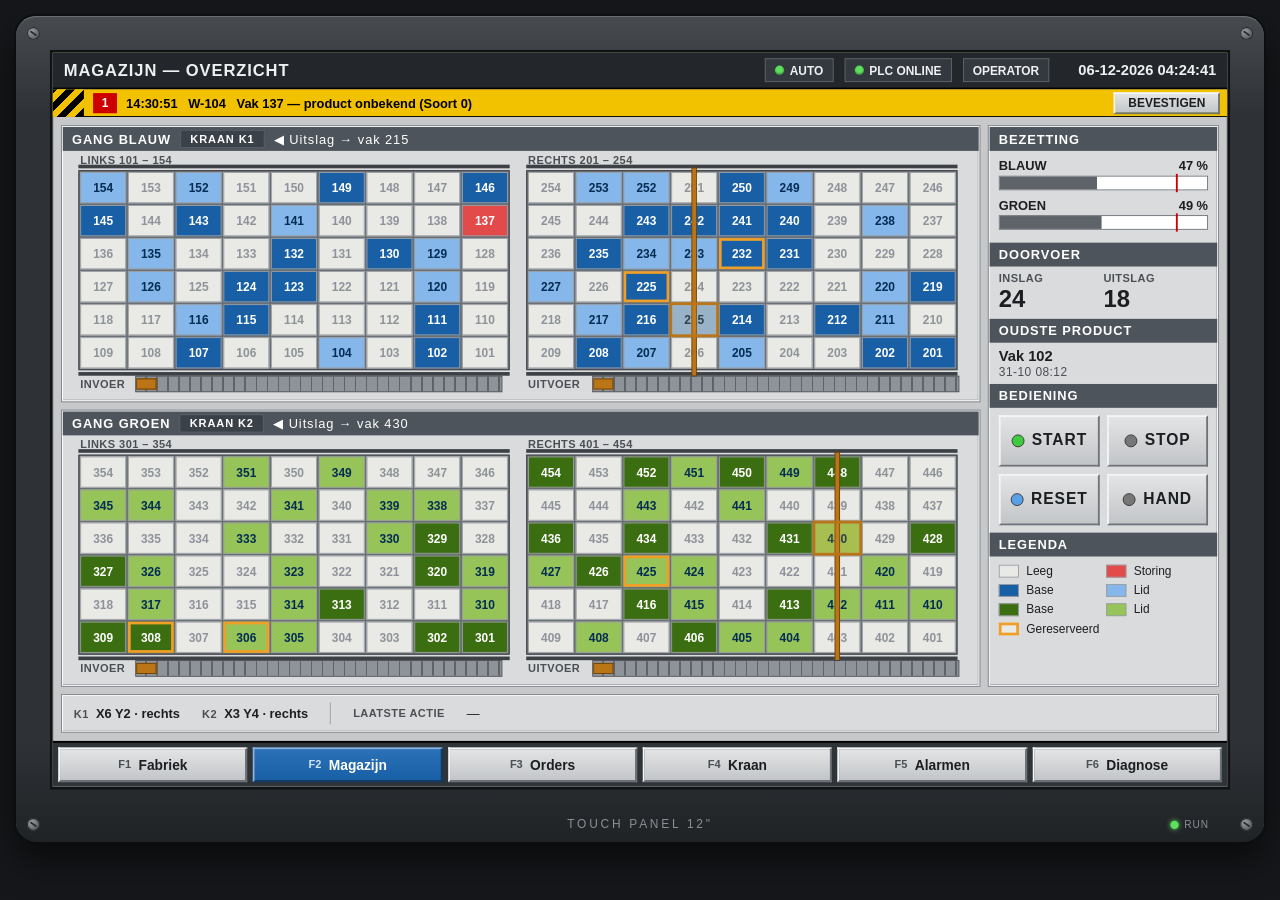
==== magazijn-hmi/industrieel.html @ 5ad6fa94 "Add industrial 1280x800 HMI design matching the TIA layout Panel housing, high-contrast neutral grey" ====
<!doctype html>
<html lang="nl">
<head>
<meta charset="utf-8">
<meta name="viewport" content="width=device-width,initial-scale=1">
<title>Magazijn HMI Industrieel</title>
<style>
:root{
  --behuizing:#2E3135;--behuizing-licht:#474B50;
  --scherm:#C6C8CA;--paneel:#DADBDC;--titel:#4E545B;--kop:#23272B;
  --lijn:#8E9399;--tekst:#1C1F22;--tekst2:#4A4F55;
  --staal:#6B7076;--leeg:#E9E9E6;
  --blauw1:#185FA5;--blauw2:#85B7EB;--groen1:#3B6D11;--groen2:#97C459;
  --storing:#E24B4A;--res:#EF9F27;--kraan:#BA7517;--geel:#F2C200;
  --font:Arial,"Helvetica Neue",Helvetica,sans-serif;
}
*{box-sizing:border-box}
html,body{margin:0}
body{background:#15171A;min-height:100vh;padding:16px;font-family:var(--font);overflow-x:hidden}
#fit{position:relative;margin:0 auto}
#paneel{position:absolute;top:0;left:0;transform-origin:0 0;width:1360px;height:900px;
  background:linear-gradient(180deg,var(--behuizing-licht),var(--behuizing) 12%,var(--behuizing) 88%,#202326);
  border-radius:22px;padding:40px;box-shadow:0 0 0 2px #0c0d0e,inset 0 1px 0 #6a6f75,0 18px 40px rgba(0,0,0,.6)}
.schroef{position:absolute;width:14px;height:14px;border-radius:50%;background:radial-gradient(circle at 35% 35%,#9aa0a6,#3c4045);box-shadow:inset 0 0 0 1px #222}
.schroef::after{content:"";position:absolute;left:3px;right:3px;top:6px;height:2px;background:#2a2d31;transform:rotate(35deg)}
.merk{position:absolute;bottom:12px;left:50%;transform:translateX(-50%);color:#8A9096;font-size:13px;letter-spacing:3px}
.led-run{position:absolute;bottom:13px;right:60px;display:flex;align-items:center;gap:6px;color:#8A9096;font-size:11px;letter-spacing:1px}
.led-run i{width:9px;height:9px;border-radius:50%;background:#5CE05C;box-shadow:0 0 6px #5CE05C}
#scherm{position:relative;width:1280px;height:800px;background:var(--scherm);overflow:hidden;
  box-shadow:0 0 0 3px #101214,inset 0 0 0 1px #9da2a7;color:var(--tekst);font-size:14px;user-select:none}
.abs{position:absolute}

/* kopregel */
#kop{left:0;top:0;width:1280px;height:40px;background:var(--kop);color:#EEF0F2;display:flex;align-items:center;gap:12px;padding:0 12px;border-bottom:2px solid #000}
#kop .titel{font-size:18px;font-weight:700;letter-spacing:1px}
.chip{height:26px;display:flex;align-items:center;gap:6px;padding:0 10px;border:1px solid #5d646b;background:#33393F;font-size:13px;font-weight:700}
.led{width:10px;height:10px;border-radius:50%;box-shadow:inset 0 -1px 2px rgba(0,0,0,.4)}
#klok{font-size:16px;font-weight:700;font-variant-numeric:tabular-nums;min-width:170px;text-align:right}

/* alarmregel */
#alarm{left:0;top:40px;width:1280px;height:30px;display:flex;align-items:center;gap:10px;padding:0 8px 0 0;border-bottom:1px solid #000;font-size:14px;font-weight:700}
#alarm.actief{background:var(--geel);color:#000}
#alarm.rust{background:#B9BCBF;color:#3A3F44}
#alarm .streep{width:34px;height:30px;background:repeating-linear-gradient(-45deg,#000 0 7px,var(--geel) 7px 14px)}
#alarm.rust .streep{background:repeating-linear-gradient(-45deg,#8E9399 0 7px,#B9BCBF 7px 14px)}
#alarm .teller{min-width:26px;height:22px;display:flex;align-items:center;justify-content:center;background:#C00;color:#fff;font-size:13px}
#alarm.knipper .teller{animation:knip 1s steps(1) infinite}
@keyframes knip{50%{background:#000}}

/* knoppen met relief */
.knop{display:flex;align-items:center;justify-content:center;font-weight:700;cursor:pointer;
  border:2px solid;border-color:#F4F5F6 #6E737A #6E737A #F4F5F6;background:linear-gradient(#E3E4E5,#C2C5C8);color:var(--tekst)}
.knop:active,.knop.in{border-color:#6E737A #F4F5F6 #F4F5F6 #6E737A;background:linear-gradient(#B4B8BC,#D0D3D6)}
.knop.groot{height:56px;font-size:17px;letter-spacing:1px;gap:8px}
.knop .lamp{width:14px;height:14px;border-radius:50%;border:1px solid #333;background:#777}

/* panelen */
.pnl{background:var(--paneel);border:1px solid #fff;outline:1px solid #7E848A;box-shadow:inset -1px -1px 0 #A9AEB3}
.pnl-titel{height:26px;background:var(--titel);color:#fff;display:flex;align-items:center;gap:10px;padding:0 10px;font-size:14px;font-weight:700;letter-spacing:1px}
.label{font-size:12px;color:var(--tekst2);font-weight:700;letter-spacing:.5px}

/* stelling */
.stelling{width:470px;height:218px;background:var(--staal);border:1px solid #3d4146}
.vak{position:absolute;width:50px;height:34px;display:flex;align-items:center;justify-content:center;font-size:13px;font-weight:700;border:1px solid #9a9ea3;transition:background-color .4s}
.mast{position:absolute;width:4px;height:226px;background:var(--kraan);box-shadow:0 0 0 1px #6b430c;transition:left 1.4s ease-in-out;pointer-events:none}
.slede{position:absolute;width:54px;height:38px;border:3px solid var(--kraan);background:rgba(239,159,39,.18);transition:left 1.4s ease-in-out,top 1.4s ease-in-out;pointer-events:none}
.rail{position:absolute;height:4px;background:#3d4146}

.band{position:absolute;height:18px;border:1px solid #3d4146;background:repeating-linear-gradient(90deg,#8E9399 0 10px,#5E6369 10px 12px);overflow:hidden}
.pallet{position:absolute;top:2px;width:22px;height:12px;background:var(--kraan);border:1px solid #6b430c;animation:loop 7s linear infinite}
.stil .pallet{animation-play-state:paused}
@keyframes loop{from{left:-24px}to{left:100%}}

/* zijbalk */
.balk{height:16px;background:#fff;border:1px solid #6E737A;position:relative}
.balk i{position:absolute;left:0;top:0;bottom:0;background:#5E6369}
.balk b{position:absolute;top:-3px;bottom:-3px;width:2px;background:#C00}
.getal{font-size:26px;font-weight:700;font-variant-numeric:tabular-nums}
.leg{display:flex;align-items:center;gap:8px;font-size:13px;height:21px}
.leg span{width:22px;height:14px;border:1px solid #9a9ea3}

/* f-toetsen */
#ftoetsen{left:0;top:750px;width:1280px;height:50px;background:#2F3439;display:flex;gap:6px;padding:5px 6px;border-top:2px solid #000}
#ftoetsen .knop{flex:1;font-size:15px;gap:8px}
#ftoetsen .knop small{font-size:12px;color:#4A4F55}
#ftoetsen .knop.actief{background:linear-gradient(#2A71B8,#185FA5);color:#fff;border-color:#85B7EB #0d3a66 #0d3a66 #85B7EB}
#ftoetsen .knop.actief small{color:#cfe2f6}
@media (prefers-reduced-motion:reduce){.pallet{animation:none}.mast,.slede{transition:none}#alarm.knipper .teller{animation:none}}
</style>
</head>
<body>
<div id="fit">
<div id="paneel">
  <div class="schroef" style="left:12px;top:12px"></div><div class="schroef" style="right:12px;top:12px"></div>
  <div class="schroef" style="left:12px;bottom:12px"></div><div class="schroef" style="right:12px;bottom:12px"></div>
  <div class="merk">TOUCH PANEL 12"</div>
  <div class="led-run"><i></i>RUN</div>

  <div id="scherm" role="img" aria-label="Industrieel HMI-scherm voor het magazijn, 1280 bij 800 pixels: kopregel, alarmregel, twee gangen met stellingen en stapelkranen, zijbalk met bezetting en bediening, functietoetsen.">
    <div id="kop" class="abs">
      <span class="titel">MAGAZIJN — OVERZICHT</span>
      <span style="flex:1"></span>
      <span class="chip" id="chipModus"><span class="led" id="ledModus"></span><span id="txtModus">AUTO</span></span>
      <span class="chip"><span class="led" style="background:#5CE05C"></span>PLC ONLINE</span>
      <span class="chip">OPERATOR</span>
      <span id="klok">31-10-2026 14:32:07</span>
    </div>

    <div id="alarm" class="abs actief knipper">
      <span class="streep"></span>
      <span class="teller" id="alarmTeller">1</span>
      <span id="alarmTekst">14:30:51 &nbsp; W-104 &nbsp; Vak 137 — product onbekend (Soort 0)</span>
      <span style="flex:1"></span>
      <span class="knop" id="btnBevestig" style="height:24px;padding:0 14px;font-size:13px">BEVESTIGEN</span>
    </div>

    <div id="gangen"></div>

    <!-- zijbalk -->
    <div class="abs pnl" style="left:1020px;top:80px;width:250px;height:610px">
      <div class="pnl-titel">BEZETTING</div>
      <div id="kpi" style="padding:8px 10px 6px"></div>
      <div class="pnl-titel">DOORVOER</div>
      <div style="padding:6px 10px;display:grid;grid-template-columns:1fr 1fr">
        <div><div class="label">INSLAG</div><div class="getal" id="inT">24</div></div>
        <div><div class="label">UITSLAG</div><div class="getal" id="uitT">18</div></div>
      </div>
      <div class="pnl-titel">OUDSTE PRODUCT</div>
      <div style="padding:6px 10px">
        <div style="font-size:16px;font-weight:700" id="oudVak">Vak 104</div>
        <div class="label" id="oudTijd" style="font-weight:400;font-size:13px">31-10 08:12</div>
      </div>
      <div class="pnl-titel">BEDIENING</div>
      <div style="padding:8px 10px;display:grid;grid-template-columns:1fr 1fr;gap:8px">
        <div class="knop groot" id="btnStart"><span class="lamp" id="lStart"></span>START</div>
        <div class="knop groot" id="btnStop"><span class="lamp" id="lStop"></span>STOP</div>
        <div class="knop groot" id="btnReset"><span class="lamp" id="lReset"></span>RESET</div>
        <div class="knop groot" id="btnHand"><span class="lamp" id="lHand"></span>HAND</div>
      </div>
      <div class="pnl-titel">LEGENDA</div>
      <div style="padding:5px 10px;display:grid;grid-template-columns:1fr 1fr;column-gap:6px">
        <div class="leg"><span style="background:var(--leeg)"></span>Leeg</div>
        <div class="leg"><span style="background:var(--storing)"></span>Storing</div>
        <div class="leg"><span style="background:var(--blauw1)"></span>Base</div>
        <div class="leg"><span style="background:var(--blauw2)"></span>Lid</div>
        <div class="leg"><span style="background:var(--groen1)"></span>Base</div>
        <div class="leg"><span style="background:var(--groen2)"></span>Lid</div>
        <div class="leg" style="grid-column:span 2"><span style="background:var(--leeg);border:3px solid var(--res)"></span>Gereserveerd</div>
      </div>
    </div>

    <!-- statusregel -->
    <div class="abs pnl" style="left:10px;top:700px;width:1260px;height:40px;display:flex;align-items:center;gap:24px;padding:0 12px;font-size:14px">
      <span><span class="label">K1</span>&nbsp; <b id="pos0">X– Y–</b></span>
      <span><span class="label">K2</span>&nbsp; <b id="pos1">X– Y–</b></span>
      <span style="width:1px;height:24px;background:#9a9ea3"></span>
      <span class="label">LAATSTE ACTIE</span><span id="laatste">—</span>
    </div>

    <div id="ftoetsen" class="abs">
      <div class="knop"><small>F1</small>Fabriek</div>
      <div class="knop actief"><small>F2</small>Magazijn</div>
      <div class="knop"><small>F3</small>Orders</div>
      <div class="knop"><small>F4</small>Kraan</div>
      <div class="knop"><small>F5</small>Alarmen</div>
      <div class="knop"><small>F6</small>Diagnose</div>
    </div>
  </div>
</div>
</div>

<script>
// Indeling en raster gelijk aan tia-v20/README.md
const STAP_X=52,STAP_Y=36;
const KLEUR={0:['#E9E9E6','#8E9399'],1:['#185FA5','#fff'],2:['#85B7EB','#042C53'],3:['#3B6D11','#fff'],4:['#97C459','#042C53'],9:['#E24B4A','#fff']};
const G=[
 {n:'GANG BLAUW',k:'K1',top:80,t:[1,2],r:[{n:'LINKS',b:100,x0:30,y0:130},{n:'RECHTS',b:200,x0:518,y0:130}]},
 {n:'GANG GROEN',k:'K2',top:390,t:[11,12],r:[{n:'LINKS',b:300,x0:30,y0:440},{n:'RECHTS',b:400,x0:518,y0:440}]}];
const weergave=v=>!v.b?0:({1:1,2:2,11:3,12:4}[v.t]||9);
let s=11;const rnd=()=>{s=(s*9301+49297)%233280;return s/233280};
const V={},cells={};let seq=0,auto=true,alarmBevestigd=false,inT=24,uitT=18;
const scherm=document.getElementById('scherm'),host=document.getElementById('gangen');
const el=(cls,css,txt)=>{const d=document.createElement('div');if(cls)d.className=cls;if(css)d.style.cssText=css;if(txt!=null)d.textContent=txt;return d};

G.forEach((g,gi)=>{
  const p=el('abs pnl','left:10px;top:'+g.top+'px;width:1000px;height:300px');
  p.innerHTML='<div class="pnl-titel"><span>'+g.n+'</span><span class="chip" style="height:20px;font-size:12px;background:#3B4148">KRAAN '+g.k+'</span><span id="st'+gi+'" style="font-weight:400">Gereed</span></div>';
  scherm.appendChild(p);
  g.masts=[];
  g.r.forEach((r,ri)=>{
    scherm.appendChild(el('abs label','left:'+r.x0+'px;top:'+(r.y0-20)+'px',r.n+'  '+(r.b+1)+' – '+(r.b+54)));
    scherm.appendChild(el('abs stelling','left:'+(r.x0-2)+'px;top:'+(r.y0-2)+'px'));
    for(let y=1;y<=6;y++)for(let x=1;x<=9;x++){
      const nr=r.b+(y-1)*9+x,d=el('vak','left:'+(r.x0+(9-x)*STAP_X)+'px;top:'+(r.y0+(6-y)*STAP_Y)+'px',nr);
      const v={b:rnd()<0.45,t:g.t[rnd()<0.5?0:1],res:false,seq:++seq};if(v.b&&rnd()<0.08)v.res=true;if(nr===137){v.b=true;v.t=0}
      V[nr]=v;cells[nr]=d;scherm.appendChild(d);paint(nr)}
    scherm.appendChild(el('rail','left:'+(r.x0-2)+'px;top:'+(r.y0-8)+'px;width:470px'));
    scherm.appendChild(el('rail','left:'+(r.x0-2)+'px;top:'+(r.y0+218)+'px;width:470px'));
    const mast=el('mast','left:'+(r.x0+8*STAP_X+23)+'px;top:'+(r.y0-4)+'px;display:'+(ri?'none':'block'));
    const slede=el('slede','left:'+(r.x0+8*STAP_X-2)+'px;top:'+(r.y0+5*STAP_Y-2)+'px;display:'+(ri?'none':'block'));
    scherm.appendChild(mast);scherm.appendChild(slede);g.masts.push({mast,slede,r});
  });
  const yb=g.top+272;
  scherm.appendChild(el('abs label','left:30px;top:'+(yb+2)+'px','INVOER'));
  const b1=el('band','left:90px;top:'+yb+'px;width:400px');b1.innerHTML='<div class="pallet" style="animation-delay:'+(-gi*2)+'s"></div><div class="pallet" style="animation-delay:'+(-3.5-gi*2)+'s"></div>';
  scherm.appendChild(el('abs label','left:518px;top:'+(yb+2)+'px','UITVOER'));
  const b2=el('band','left:588px;top:'+yb+'px;width:400px');b2.innerHTML='<div class="pallet" style="animation-delay:'+(-1-gi)+'s;animation-duration:8s"></div>';
  scherm.appendChild(b1);scherm.appendChild(b2);g.banden=[b1,b2];
});

function paint(nr){const v=V[nr],d=cells[nr],[bg,fg]=KLEUR[weergave(v)];
  d.style.backgroundColor=bg;d.style.color=fg;d.style.border=v.res?'3px solid #EF9F27':'1px solid #9a9ea3'}

const z=n=>String(n).padStart(2,'0');
function kpi(){
  let h='';
  G.forEach(g=>{let n=0;g.r.forEach(r=>{for(let i=1;i<=54;i++)if(V[r.b+i].b)n++});const pc=Math.round(n/108*100);
    h+='<div style="display:flex;justify-content:space-between;font-weight:700"><span>'+g.n.replace('GANG ','')+'</span><span>'+pc+' %</span></div>'+
       '<div class="balk" style="margin:3px 0 8px"><i style="width:'+pc+'%;background:'+(pc>85?'#C00':'#5E6369')+'"></i><b style="left:85%"></b></div>'});
  document.getElementById('kpi').innerHTML=h;
  let old=null;for(const nr in V){const v=V[nr];if(v.b&&v.t!==0&&(!old||v.seq<V[old].seq))old=nr}
  document.getElementById('oudVak').textContent=old?'Vak '+old:'—';
  document.getElementById('inT').textContent=inT;document.getElementById('uitT').textContent=uitT;
  const storing=Object.values(V).some(v=>v.b&&v.t===0);
  const a=document.getElementById('alarm');
  a.className='abs '+(storing?'actief'+(alarmBevestigd?'':' knipper'):'rust');
  document.getElementById('alarmTeller').textContent=storing?'1':'0';
  if(!storing)document.getElementById('alarmTekst').textContent='Geen actieve meldingen';
}
function modus(){
  document.getElementById('txtModus').textContent=auto?'AUTO':'HAND';
  document.getElementById('ledModus').style.background=auto?'#5CE05C':'#F2C200';
  document.getElementById('lStart').style.background=auto?'#3FCB3F':'#777';
  document.getElementById('lStop').style.background=auto?'#777':'#E03030';
  document.getElementById('lHand').style.background=auto?'#777':'#F2C200';
  document.getElementById('lReset').style.background=Object.values(V).some(v=>v.b&&v.t===0)?'#5AA0E8':'#777';
  G.forEach(g=>g.banden.forEach(b=>b.classList.toggle('stil',!auto)));
}
kpi();modus();

function move(gi){
  if(!auto)return;
  const g=G[gi],ri=rnd()<0.5?0:1,M=g.masts[ri],x=1+Math.floor(rnd()*9),y=1+Math.floor(rnd()*6),nr=M.r.b+(y-1)*9+x;
  g.masts.forEach((m,i)=>{m.mast.style.display=m.slede.style.display=i===ri?'block':'none'});
  M.mast.style.left=(M.r.x0+(9-x)*STAP_X+23)+'px';
  M.slede.style.left=(M.r.x0+(9-x)*STAP_X-2)+'px';M.slede.style.top=(M.r.y0+(6-y)*STAP_Y-2)+'px';
  const inslag=!V[nr].b;
  document.getElementById('st'+gi).innerHTML=(inslag?'▶ Inslag':'◀ Uitslag')+' → vak '+nr;
  document.getElementById('pos'+gi).textContent='X'+x+' Y'+y+' · '+(ri?'rechts':'links');
  setTimeout(()=>{
    const v=V[nr];
    if(v.t!==0||!v.b){v.b=inslag;v.res=false;if(inslag){v.t=g.t[rnd()<0.5?0:1];v.seq=++seq;inT++}else uitT++;paint(nr);kpi();
      const d=new Date();document.getElementById('laatste').textContent=z(d.getHours())+':'+z(d.getMinutes())+':'+z(d.getSeconds())+'  '+g.k+' '+(inslag?'inslag':'uitslag')+' vak '+nr}
    document.getElementById('st'+gi).textContent='Gereed'},1500);
}
setTimeout(()=>{move(0);move(1)},300);setInterval(()=>move(0),3000);setTimeout(()=>setInterval(()=>move(1),3000),1500);

document.getElementById('btnStart').onclick=()=>{auto=true;modus()};
document.getElementById('btnStop').onclick=()=>{auto=false;modus()};
document.getElementById('btnHand').onclick=()=>{auto=false;modus()};
document.getElementById('btnReset').onclick=()=>{for(const nr in V){if(V[nr].b&&V[nr].t===0){V[nr].b=false;paint(nr)}}kpi();modus()};
document.getElementById('btnBevestig').onclick=()=>{alarmBevestigd=true;kpi()};

setInterval(()=>{const d=new Date();document.getElementById('klok').textContent=z(d.getDate())+'-'+z(d.getMonth()+1)+'-'+d.getFullYear()+'  '+z(d.getHours())+':'+z(d.getMinutes())+':'+z(d.getSeconds())},1000);

// schaal het paneel naar de beschikbare breedte
function schaal(){const fit=document.getElementById('fit'),w=Math.min(document.body.clientWidth-32,1360),k=w/1360;
  document.getElementById('paneel').style.transform='scale('+k+')';fit.style.width=w+'px';fit.style.height=(900*k)+'px'}
addEventListener('resize',schaal);schaal();
</script>
</body>
</html>
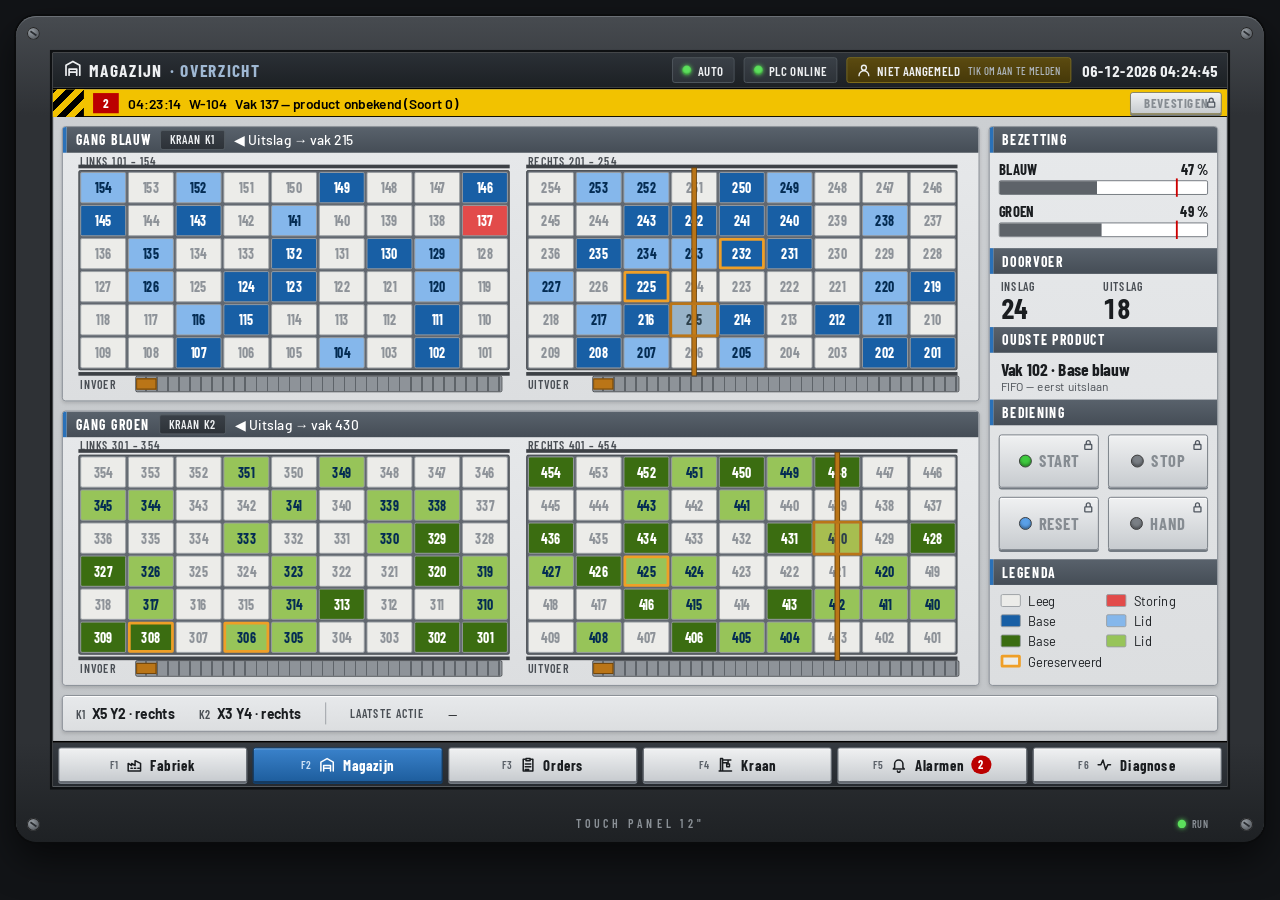
==== commit 1c204130: "Turn industrial HMI design into six screens with user roles Adds F1 Fabriek, F3 Orders, F4 Kraan, F5" ====
--- a/magazijn-hmi/industrieel.html
+++ b/magazijn-hmi/industrieel.html
@@ -4,88 +4,156 @@
 <meta charset="utf-8">
 <meta name="viewport" content="width=device-width,initial-scale=1">
 <title>Magazijn HMI Industrieel</title>
+<link rel="preconnect" href="https://fonts.googleapis.com">
+<link rel="preconnect" href="https://fonts.gstatic.com" crossorigin>
+<link href="https://fonts.googleapis.com/css2?family=Barlow:wght@400;500;600;700&family=Barlow+Condensed:wght@500;600;700&display=swap" rel="stylesheet">
 <style>
 :root{
   --behuizing:#2E3135;--behuizing-licht:#474B50;
-  --scherm:#C6C8CA;--paneel:#DADBDC;--titel:#4E545B;--kop:#23272B;
-  --lijn:#8E9399;--tekst:#1C1F22;--tekst2:#4A4F55;
-  --staal:#6B7076;--leeg:#E9E9E6;
-  --blauw1:#185FA5;--blauw2:#85B7EB;--groen1:#3B6D11;--groen2:#97C459;
-  --storing:#E24B4A;--res:#EF9F27;--kraan:#BA7517;--geel:#F2C200;
-  --font:Arial,"Helvetica Neue",Helvetica,sans-serif;
+  --scherm:#C6C9CC;--kop:#1E2226;--tekst:#1A1D20;--tekst2:#4A4F55;
+  --staal:#626870;--leeg:#ECECE9;--lijn:#8E949A;
+  --accent:#2A71B8;--ok:#3FC24A;--warn:#F2C200;--err:#D93636;--info:#2A71B8;
+  --kraan:#BA7517;--res:#EF9F27;
+  --font:"Barlow",Arial,Helvetica,sans-serif;
+  --cond:"Barlow Condensed","Arial Narrow",Arial,sans-serif;
 }
 *{box-sizing:border-box}
 html,body{margin:0}
-body{background:#15171A;min-height:100vh;padding:16px;font-family:var(--font);overflow-x:hidden}
+body{background:#121417;min-height:100vh;padding:16px;font-family:var(--font);overflow-x:hidden}
 #fit{position:relative;margin:0 auto}
-#paneel{position:absolute;top:0;left:0;transform-origin:0 0;width:1360px;height:900px;
-  background:linear-gradient(180deg,var(--behuizing-licht),var(--behuizing) 12%,var(--behuizing) 88%,#202326);
-  border-radius:22px;padding:40px;box-shadow:0 0 0 2px #0c0d0e,inset 0 1px 0 #6a6f75,0 18px 40px rgba(0,0,0,.6)}
+#paneel{position:absolute;top:0;left:0;transform-origin:0 0;width:1360px;height:900px;border-radius:22px;padding:40px;
+  background:linear-gradient(180deg,var(--behuizing-licht),var(--behuizing) 12%,var(--behuizing) 88%,#1E2124);
+  box-shadow:0 0 0 2px #0a0b0c,inset 0 1px 0 #6a6f75,0 18px 40px rgba(0,0,0,.6)}
 .schroef{position:absolute;width:14px;height:14px;border-radius:50%;background:radial-gradient(circle at 35% 35%,#9aa0a6,#3c4045);box-shadow:inset 0 0 0 1px #222}
 .schroef::after{content:"";position:absolute;left:3px;right:3px;top:6px;height:2px;background:#2a2d31;transform:rotate(35deg)}
-.merk{position:absolute;bottom:12px;left:50%;transform:translateX(-50%);color:#8A9096;font-size:13px;letter-spacing:3px}
-.led-run{position:absolute;bottom:13px;right:60px;display:flex;align-items:center;gap:6px;color:#8A9096;font-size:11px;letter-spacing:1px}
+.merk{position:absolute;bottom:12px;left:50%;transform:translateX(-50%);color:#8A9096;font:600 13px var(--cond);letter-spacing:4px}
+.led-run{position:absolute;bottom:13px;right:60px;display:flex;align-items:center;gap:6px;color:#8A9096;font:600 11px var(--cond);letter-spacing:1px}
 .led-run i{width:9px;height:9px;border-radius:50%;background:#5CE05C;box-shadow:0 0 6px #5CE05C}
-#scherm{position:relative;width:1280px;height:800px;background:var(--scherm);overflow:hidden;
-  box-shadow:0 0 0 3px #101214,inset 0 0 0 1px #9da2a7;color:var(--tekst);font-size:14px;user-select:none}
+
+#scherm{position:relative;width:1280px;height:800px;overflow:hidden;color:var(--tekst);font-size:14px;user-select:none;
+  background:linear-gradient(#CDD0D3,#C1C4C7);box-shadow:0 0 0 3px #0e1012,inset 0 0 0 1px #9da2a7}
 .abs{position:absolute}
+.scr{position:absolute;inset:0;display:none}
+.scr.on{display:block}
 
 /* kopregel */
-#kop{left:0;top:0;width:1280px;height:40px;background:var(--kop);color:#EEF0F2;display:flex;align-items:center;gap:12px;padding:0 12px;border-bottom:2px solid #000}
-#kop .titel{font-size:18px;font-weight:700;letter-spacing:1px}
-.chip{height:26px;display:flex;align-items:center;gap:6px;padding:0 10px;border:1px solid #5d646b;background:#33393F;font-size:13px;font-weight:700}
-.led{width:10px;height:10px;border-radius:50%;box-shadow:inset 0 -1px 2px rgba(0,0,0,.4)}
-#klok{font-size:16px;font-weight:700;font-variant-numeric:tabular-nums;min-width:170px;text-align:right}
+#kop{left:0;top:0;width:1280px;height:40px;z-index:10;display:flex;align-items:center;gap:10px;padding:0 10px 0 12px;color:#EEF0F2;
+  background:linear-gradient(#2B3036,#1C2024);border-bottom:2px solid #000}
+#kop .titel{font:700 19px var(--cond);letter-spacing:1.5px;display:flex;align-items:center;gap:8px}
+#kop .titel em{font-style:normal;color:#9FB8D3}
+.chip{height:28px;display:flex;align-items:center;gap:7px;padding:0 10px;border:1px solid #545B62;border-radius:3px;
+  background:linear-gradient(#3A4047,#2D3238);font:600 14px var(--cond);letter-spacing:.6px;color:#EEF0F2}
+.led{width:10px;height:10px;border-radius:50%;flex:none;box-shadow:inset 0 -1px 2px rgba(0,0,0,.45),0 0 5px currentColor}
+#chipUser{cursor:pointer;min-width:220px}
+#chipUser.gast{background:linear-gradient(#5b4a10,#463909);border-color:#8a7419}
+#chipUser small{font-weight:500;color:#AEB6BE}
+#klok{font:700 17px var(--cond);letter-spacing:.6px;font-variant-numeric:tabular-nums;min-width:150px;text-align:right}
 
 /* alarmregel */
-#alarm{left:0;top:40px;width:1280px;height:30px;display:flex;align-items:center;gap:10px;padding:0 8px 0 0;border-bottom:1px solid #000;font-size:14px;font-weight:700}
-#alarm.actief{background:var(--geel);color:#000}
-#alarm.rust{background:#B9BCBF;color:#3A3F44}
-#alarm .streep{width:34px;height:30px;background:repeating-linear-gradient(-45deg,#000 0 7px,var(--geel) 7px 14px)}
-#alarm.rust .streep{background:repeating-linear-gradient(-45deg,#8E9399 0 7px,#B9BCBF 7px 14px)}
-#alarm .teller{min-width:26px;height:22px;display:flex;align-items:center;justify-content:center;background:#C00;color:#fff;font-size:13px}
-#alarm.knipper .teller{animation:knip 1s steps(1) infinite}
+#alarm{left:0;top:40px;width:1280px;height:30px;z-index:10;display:flex;align-items:center;gap:10px;padding:0 6px 0 0;border-bottom:1px solid #000;font-weight:600;font-size:15px}
+#alarm.W{background:var(--warn);color:#000}
+#alarm.S{background:var(--err);color:#fff}
+#alarm.I{background:#CFE0F2;color:#0D3A66}
+#alarm.rust{background:#B6BABE;color:#3A3F44}
+#alarm .streep{width:34px;height:30px;background:repeating-linear-gradient(-45deg,#000 0 7px,var(--warn) 7px 14px)}
+#alarm.S .streep{background:repeating-linear-gradient(-45deg,#000 0 7px,var(--err) 7px 14px)}
+#alarm.I .streep,#alarm.rust .streep{background:repeating-linear-gradient(-45deg,#8E9399 0 7px,#B6BABE 7px 14px)}
+#alarmTeller{min-width:28px;height:22px;display:flex;align-items:center;justify-content:center;background:#B00;color:#fff;font:700 14px var(--cond)}
+#alarm.knipper #alarmTeller{animation:knip 1s steps(1) infinite}
 @keyframes knip{50%{background:#000}}
 
-/* knoppen met relief */
-.knop{display:flex;align-items:center;justify-content:center;font-weight:700;cursor:pointer;
-  border:2px solid;border-color:#F4F5F6 #6E737A #6E737A #F4F5F6;background:linear-gradient(#E3E4E5,#C2C5C8);color:var(--tekst)}
-.knop:active,.knop.in{border-color:#6E737A #F4F5F6 #F4F5F6 #6E737A;background:linear-gradient(#B4B8BC,#D0D3D6)}
-.knop.groot{height:56px;font-size:17px;letter-spacing:1px;gap:8px}
-.knop .lamp{width:14px;height:14px;border-radius:50%;border:1px solid #333;background:#777}
-
 /* panelen */
-.pnl{background:var(--paneel);border:1px solid #fff;outline:1px solid #7E848A;box-shadow:inset -1px -1px 0 #A9AEB3}
-.pnl-titel{height:26px;background:var(--titel);color:#fff;display:flex;align-items:center;gap:10px;padding:0 10px;font-size:14px;font-weight:700;letter-spacing:1px}
-.label{font-size:12px;color:var(--tekst2);font-weight:700;letter-spacing:.5px}
-
-/* stelling */
-.stelling{width:470px;height:218px;background:var(--staal);border:1px solid #3d4146}
-.vak{position:absolute;width:50px;height:34px;display:flex;align-items:center;justify-content:center;font-size:13px;font-weight:700;border:1px solid #9a9ea3;transition:background-color .4s}
-.mast{position:absolute;width:4px;height:226px;background:var(--kraan);box-shadow:0 0 0 1px #6b430c;transition:left 1.4s ease-in-out;pointer-events:none}
-.slede{position:absolute;width:54px;height:38px;border:3px solid var(--kraan);background:rgba(239,159,39,.18);transition:left 1.4s ease-in-out,top 1.4s ease-in-out;pointer-events:none}
+.pnl{background:linear-gradient(#E7E9EB,#DCDEE0);border:1px solid #868C93;border-radius:4px;overflow:hidden;
+  box-shadow:inset 0 1px 0 #fff,0 2px 4px rgba(0,0,0,.14)}
+.pnl-titel{height:28px;display:flex;align-items:center;gap:10px;padding:0 10px;color:#fff;border-left:4px solid var(--accent);
+  background:linear-gradient(#59626C,#454D56);font:700 15px var(--cond);letter-spacing:1.3px}
+.pnl-titel .r{margin-left:auto;display:flex;gap:6px;align-items:center}
+.label{font:600 13px var(--cond);color:var(--tekst2);letter-spacing:.8px}
+.waarde{font-weight:600;font-variant-numeric:tabular-nums}
+.getal{font:700 30px var(--cond);font-variant-numeric:tabular-nums;line-height:1}
+.rij{display:flex;justify-content:space-between;align-items:center;height:30px;border-bottom:1px solid #C3C7CB;padding:0 12px}
+.rij:last-child{border-bottom:0}
+
+/* knoppen */
+.knop{position:relative;display:flex;align-items:center;justify-content:center;gap:8px;cursor:pointer;font:700 15px var(--cond);letter-spacing:.8px;color:var(--tekst);
+  border:1px solid #737A82;border-radius:3px;background:linear-gradient(#F0F1F2,#C7CBCF);box-shadow:inset 0 1px 0 #fff,0 2px 0 #737A82}
+.knop:active{transform:translateY(2px);box-shadow:inset 0 1px 0 #fff,0 0 0 #737A82}
+.knop.groot{height:58px;font-size:18px}
+.knop .lamp{width:14px;height:14px;border-radius:50%;border:1px solid #333;background:#7A7F85;box-shadow:inset 0 -2px 3px rgba(0,0,0,.35)}
+.knop.blauw{background:linear-gradient(#3A82CB,#1E5E9E);color:#fff;border-color:#123F6C;box-shadow:inset 0 1px 0 #8DBBE8,0 2px 0 #123F6C}
+.knop.locked{color:#868C92}
+.knop.locked::after{content:"";position:absolute;right:4px;top:4px;width:13px;height:13px;background:url("data:image/svg+xml,%3Csvg xmlns='http://www.w3.org/2000/svg' viewBox='0 0 24 24' fill='none' stroke='%23505760' stroke-width='2.6'%3E%3Crect x='5' y='11' width='14' height='10' rx='1'/%3E%3Cpath d='M8 11V7a4 4 0 0 1 8 0v4'/%3E%3C/svg%3E") no-repeat center/contain}
+.knop.blauw.locked{color:#B9CDE3}
+
+/* tabs */
+.tabs{position:absolute;left:10px;top:80px;height:36px;display:flex;gap:6px}
+.tab{height:36px;padding:0 20px;display:flex;align-items:center;gap:8px;cursor:pointer;font:700 15px var(--cond);letter-spacing:1px;
+  border:1px solid #737A82;border-radius:3px;background:linear-gradient(#ECEEF0,#CDD1D5);box-shadow:inset 0 1px 0 #fff}
+.tab.on{background:linear-gradient(#3A82CB,#1E5E9E);color:#fff;border-color:#123F6C;box-shadow:inset 0 1px 0 #8DBBE8}
+.badge{min-width:22px;height:20px;padding:0 6px;border-radius:10px;background:#B00;color:#fff;font:700 13px var(--cond);display:inline-flex;align-items:center;justify-content:center}
+
+/* tabellen */
+.tbl{width:100%;border-collapse:collapse;font-size:15px}
+.tbl th{height:32px;text-align:left;padding:0 10px;background:linear-gradient(#D5D8DB,#C3C7CB);border-bottom:1px solid #8E949A;font:700 13px var(--cond);letter-spacing:.9px;color:#3A3F44}
+.tbl td{height:42px;padding:0 10px;border-bottom:1px solid #C3C7CB;font-variant-numeric:tabular-nums}
+.tbl tr.sel td{background:#CBDDF0}
+.tbl tbody tr{cursor:pointer}
+.st{display:inline-flex;align-items:center;gap:6px;height:24px;padding:0 9px;border-radius:2px;font:700 13px var(--cond);letter-spacing:.7px}
+.voortgang{height:10px;background:#fff;border:1px solid #8E949A;border-radius:2px;overflow:hidden}
+.voortgang i{display:block;height:100%;background:var(--accent)}
+
+/* magazijn */
+.stelling{position:absolute;width:470px;height:218px;background:var(--staal);border:1px solid #3d4146;border-radius:2px}
+.vak{position:absolute;width:50px;height:34px;display:flex;align-items:center;justify-content:center;font:700 15px var(--cond);border:1px solid #9a9ea3;border-radius:2px;transition:background-color .4s}
+.mast{position:absolute;width:4px;height:226px;background:var(--kraan);box-shadow:0 0 0 1px #6b430c;pointer-events:none}
+.slede{position:absolute;width:54px;height:38px;border:3px solid var(--kraan);border-radius:2px;background:rgba(239,159,39,.18);pointer-events:none}
 .rail{position:absolute;height:4px;background:#3d4146}
-
-.band{position:absolute;height:18px;border:1px solid #3d4146;background:repeating-linear-gradient(90deg,#8E9399 0 10px,#5E6369 10px 12px);overflow:hidden}
+.band{position:absolute;height:18px;border:1px solid #3d4146;border-radius:2px;background:repeating-linear-gradient(90deg,#8E9399 0 10px,#5E6369 10px 12px);overflow:hidden}
 .pallet{position:absolute;top:2px;width:22px;height:12px;background:var(--kraan);border:1px solid #6b430c;animation:loop 7s linear infinite}
 .stil .pallet{animation-play-state:paused}
 @keyframes loop{from{left:-24px}to{left:100%}}
-
-/* zijbalk */
-.balk{height:16px;background:#fff;border:1px solid #6E737A;position:relative}
+.balk{height:16px;background:#fff;border:1px solid #6E737A;position:relative;border-radius:2px}
 .balk i{position:absolute;left:0;top:0;bottom:0;background:#5E6369}
 .balk b{position:absolute;top:-3px;bottom:-3px;width:2px;background:#C00}
-.getal{font-size:26px;font-weight:700;font-variant-numeric:tabular-nums}
-.leg{display:flex;align-items:center;gap:8px;font-size:13px;height:21px}
-.leg span{width:22px;height:14px;border:1px solid #9a9ea3}
+.leg{display:flex;align-items:center;gap:8px;font-size:14px;height:22px}
+.leg span{width:22px;height:14px;border:1px solid #9a9ea3;border-radius:2px}
+
+/* fabriek */
+.mach{position:absolute;width:130px;height:62px;background:linear-gradient(#F7F8F8,#E6E8EA);border:1px solid #737A82;border-radius:3px;box-shadow:0 2px 0 #9AA0A6;overflow:hidden}
+.mach .h{height:24px;display:flex;align-items:center;gap:6px;padding:0 8px;background:linear-gradient(#59626C,#454D56);color:#fff;font:700 13px var(--cond);letter-spacing:.6px;white-space:nowrap}
+.mach .v{padding:6px 8px;font-size:15px;font-weight:600}
+.mach.W{border-color:#B08C00;box-shadow:0 0 0 2px var(--warn)}
+.mach.S{border-color:#900;box-shadow:0 0 0 2px var(--err)}
+.flow-bg{fill:none;stroke:#7C838A;stroke-width:8;stroke-linejoin:round}
+.flow{fill:none;stroke:var(--kraan);stroke-width:3;stroke-dasharray:4 12;stroke-linejoin:round;animation:dash .8s linear infinite}
+.stil .flow{animation-play-state:paused;opacity:.35}
+@keyframes dash{to{stroke-dashoffset:-16}}
+.tegel{position:absolute;height:86px;padding:10px 14px}
 
 /* f-toetsen */
-#ftoetsen{left:0;top:750px;width:1280px;height:50px;background:#2F3439;display:flex;gap:6px;padding:5px 6px;border-top:2px solid #000}
-#ftoetsen .knop{flex:1;font-size:15px;gap:8px}
-#ftoetsen .knop small{font-size:12px;color:#4A4F55}
-#ftoetsen .knop.actief{background:linear-gradient(#2A71B8,#185FA5);color:#fff;border-color:#85B7EB #0d3a66 #0d3a66 #85B7EB}
-#ftoetsen .knop.actief small{color:#cfe2f6}
-@media (prefers-reduced-motion:reduce){.pallet{animation:none}.mast,.slede{transition:none}#alarm.knipper .teller{animation:none}}
+#ftoetsen{left:0;top:750px;width:1280px;height:50px;z-index:10;display:flex;gap:6px;padding:5px 6px;background:linear-gradient(#353A40,#262A2F);border-top:2px solid #000}
+#ftoetsen .knop{flex:1;font-size:16px}
+#ftoetsen .knop small{font:600 12px var(--cond);color:#5A6068}
+#ftoetsen .knop.blauw small{color:#cfe2f6}
+
+/* aanmelden */
+#scrim{position:absolute;inset:0;z-index:50;background:rgba(12,14,17,.62);display:none}
+#scrim.on{display:block}
+.modal{position:absolute;left:330px;top:150px;width:620px;height:470px}
+.gebr{height:52px;display:flex;align-items:center;gap:12px;padding:0 14px;margin-bottom:8px;cursor:pointer;border:1px solid #9AA0A6;border-radius:3px;background:#F3F4F5}
+.gebr.on{border-color:var(--accent);background:#D7E6F5;box-shadow:inset 4px 0 0 var(--accent)}
+.gebr b{font:700 17px var(--cond);letter-spacing:.5px}
+.gebr small{display:block;color:var(--tekst2);font-size:13px}
+.pin{display:grid;grid-template-columns:repeat(3,1fr);gap:8px}
+.pin .knop{height:54px;font-size:24px}
+.dots{display:flex;gap:14px;justify-content:center;height:40px;align-items:center}
+.dots i{width:16px;height:16px;border-radius:50%;border:2px solid #4A4F55}
+.dots i.vol{background:#1A1D20}
+
+#toast{position:absolute;left:640px;top:680px;transform:translateX(-50%);z-index:60;display:none;align-items:center;gap:10px;padding:10px 18px;
+  background:#22272C;color:#fff;border-left:5px solid var(--err);border-radius:3px;font-weight:600;box-shadow:0 6px 16px rgba(0,0,0,.4)}
+#toast.ok{border-left-color:var(--ok)}
+@media (prefers-reduced-motion:reduce){.pallet,.flow{animation:none}#alarm.knipper #alarmTeller{animation:none}}
 </style>
 </head>
 <body>
@@ -96,176 +164,516 @@
   <div class="merk">TOUCH PANEL 12"</div>
   <div class="led-run"><i></i>RUN</div>
 
-  <div id="scherm" role="img" aria-label="Industrieel HMI-scherm voor het magazijn, 1280 bij 800 pixels: kopregel, alarmregel, twee gangen met stellingen en stapelkranen, zijbalk met bezetting en bediening, functietoetsen.">
+  <div id="scherm" role="application" aria-label="Industriële HMI voor het magazijn, 1280 bij 800 pixels, met zes schermen achter de functietoetsen en gebruikersbeheer.">
+    <div id="scr1" class="scr"></div>
+    <div id="scr2" class="scr"></div>
+    <div id="scr3" class="scr"></div>
+    <div id="scr4" class="scr"></div>
+    <div id="scr5" class="scr"></div>
+    <div id="scr6" class="scr"></div>
+
     <div id="kop" class="abs">
-      <span class="titel">MAGAZIJN — OVERZICHT</span>
+      <span class="titel"><span id="kopIcoon"></span>MAGAZIJN <em id="kopScherm">· OVERZICHT</em></span>
       <span style="flex:1"></span>
-      <span class="chip" id="chipModus"><span class="led" id="ledModus"></span><span id="txtModus">AUTO</span></span>
-      <span class="chip"><span class="led" style="background:#5CE05C"></span>PLC ONLINE</span>
-      <span class="chip">OPERATOR</span>
-      <span id="klok">31-10-2026 14:32:07</span>
+      <span class="chip"><span class="led" id="ledModus"></span><span id="txtModus">AUTO</span></span>
+      <span class="chip"><span class="led" style="background:#5CE05C;color:#5CE05C"></span>PLC ONLINE</span>
+      <span class="chip" id="chipUser"></span>
+      <span id="klok">--</span>
     </div>
 
-    <div id="alarm" class="abs actief knipper">
+    <div id="alarm" class="abs rust">
       <span class="streep"></span>
-      <span class="teller" id="alarmTeller">1</span>
-      <span id="alarmTekst">14:30:51 &nbsp; W-104 &nbsp; Vak 137 — product onbekend (Soort 0)</span>
+      <span id="alarmTeller">0</span>
+      <span id="alarmTekst">Geen actieve meldingen</span>
       <span style="flex:1"></span>
-      <span class="knop" id="btnBevestig" style="height:24px;padding:0 14px;font-size:13px">BEVESTIGEN</span>
+      <span class="knop" id="btnBevestig" style="height:24px;padding:0 14px;font-size:14px">BEVESTIGEN</span>
     </div>
 
-    <div id="gangen"></div>
-
-    <!-- zijbalk -->
-    <div class="abs pnl" style="left:1020px;top:80px;width:250px;height:610px">
-      <div class="pnl-titel">BEZETTING</div>
-      <div id="kpi" style="padding:8px 10px 6px"></div>
-      <div class="pnl-titel">DOORVOER</div>
-      <div style="padding:6px 10px;display:grid;grid-template-columns:1fr 1fr">
-        <div><div class="label">INSLAG</div><div class="getal" id="inT">24</div></div>
-        <div><div class="label">UITSLAG</div><div class="getal" id="uitT">18</div></div>
+    <div id="ftoetsen" class="abs"></div>
+    <div id="toast"></div>
+
+    <div id="scrim">
+      <div class="modal pnl">
+        <div class="pnl-titel"><span id="loginIcoon"></span>AANMELDEN<span class="r" style="font-weight:500;letter-spacing:.4px">Automatisch afmelden na 5 min</span></div>
+        <div style="display:grid;grid-template-columns:1fr 250px;gap:18px;padding:16px">
+          <div>
+            <div class="label" style="margin-bottom:8px">GEBRUIKER</div>
+            <div id="loginLijst"></div>
+          </div>
+          <div>
+            <div class="label">PINCODE</div>
+            <div class="dots" id="dots"><i></i><i></i><i></i><i></i></div>
+            <div class="pin" id="pin"></div>
+            <div id="loginFout" style="height:22px;margin-top:8px;color:var(--err);font-weight:600;text-align:center"></div>
+          </div>
+        </div>
+        <div style="position:absolute;left:16px;right:16px;bottom:14px;display:flex;gap:10px;align-items:center">
+          <span style="font-size:13px;color:var(--tekst2)">Demo-PIN: Operator 1111 / 1212 · Technicus 2222 · Beheerder 3333</span>
+          <span style="flex:1"></span>
+          <span class="knop" id="btnAfmelden" style="height:40px;padding:0 18px">AFMELDEN</span>
+          <span class="knop" id="btnSluit" style="height:40px;padding:0 18px">SLUITEN</span>
+        </div>
       </div>
-      <div class="pnl-titel">OUDSTE PRODUCT</div>
-      <div style="padding:6px 10px">
-        <div style="font-size:16px;font-weight:700" id="oudVak">Vak 104</div>
-        <div class="label" id="oudTijd" style="font-weight:400;font-size:13px">31-10 08:12</div>
-      </div>
-      <div class="pnl-titel">BEDIENING</div>
-      <div style="padding:8px 10px;display:grid;grid-template-columns:1fr 1fr;gap:8px">
-        <div class="knop groot" id="btnStart"><span class="lamp" id="lStart"></span>START</div>
-        <div class="knop groot" id="btnStop"><span class="lamp" id="lStop"></span>STOP</div>
-        <div class="knop groot" id="btnReset"><span class="lamp" id="lReset"></span>RESET</div>
-        <div class="knop groot" id="btnHand"><span class="lamp" id="lHand"></span>HAND</div>
-      </div>
-      <div class="pnl-titel">LEGENDA</div>
-      <div style="padding:5px 10px;display:grid;grid-template-columns:1fr 1fr;column-gap:6px">
-        <div class="leg"><span style="background:var(--leeg)"></span>Leeg</div>
-        <div class="leg"><span style="background:var(--storing)"></span>Storing</div>
-        <div class="leg"><span style="background:var(--blauw1)"></span>Base</div>
-        <div class="leg"><span style="background:var(--blauw2)"></span>Lid</div>
-        <div class="leg"><span style="background:var(--groen1)"></span>Base</div>
-        <div class="leg"><span style="background:var(--groen2)"></span>Lid</div>
-        <div class="leg" style="grid-column:span 2"><span style="background:var(--leeg);border:3px solid var(--res)"></span>Gereserveerd</div>
-      </div>
-    </div>
-
-    <!-- statusregel -->
-    <div class="abs pnl" style="left:10px;top:700px;width:1260px;height:40px;display:flex;align-items:center;gap:24px;padding:0 12px;font-size:14px">
-      <span><span class="label">K1</span>&nbsp; <b id="pos0">X– Y–</b></span>
-      <span><span class="label">K2</span>&nbsp; <b id="pos1">X– Y–</b></span>
-      <span style="width:1px;height:24px;background:#9a9ea3"></span>
-      <span class="label">LAATSTE ACTIE</span><span id="laatste">—</span>
-    </div>
-
-    <div id="ftoetsen" class="abs">
-      <div class="knop"><small>F1</small>Fabriek</div>
-      <div class="knop actief"><small>F2</small>Magazijn</div>
-      <div class="knop"><small>F3</small>Orders</div>
-      <div class="knop"><small>F4</small>Kraan</div>
-      <div class="knop"><small>F5</small>Alarmen</div>
-      <div class="knop"><small>F6</small>Diagnose</div>
     </div>
   </div>
 </div>
 </div>
 
 <script>
-// Indeling en raster gelijk aan tia-v20/README.md
-const STAP_X=52,STAP_Y=36;
-const KLEUR={0:['#E9E9E6','#8E9399'],1:['#185FA5','#fff'],2:['#85B7EB','#042C53'],3:['#3B6D11','#fff'],4:['#97C459','#042C53'],9:['#E24B4A','#fff']};
+/* ===================== hulpfuncties ===================== */
+const $=id=>document.getElementById(id);
+const z=n=>String(n).padStart(2,'0');
+const tijd=d=>d?z(d.getHours())+':'+z(d.getMinutes())+':'+z(d.getSeconds()):'';
+const datum=d=>z(d.getDate())+'-'+z(d.getMonth()+1);
+const nl=n=>n.toLocaleString('nl-NL');
+const ICON={
+  fabriek:'M3 21V10l5 3V10l5 3V6l8 4v11zM7 17h2M12 17h2M17 17h2',
+  magazijn:'M3 21V8l9-5 9 5v13M7 21v-8h10v8M7 17h10',
+  orders:'M9 3h6v3H9zM7 4H5v17h14V4h-2M8 11h8M8 15h8M8 19h5',
+  kraan:'M5 21V3h3v18M8 5h12M8 9h6M16 5v6M14 11h4v4h-4zM3 21h18',
+  alarm:'M6 16v-5a6 6 0 0 1 12 0v5l2 2H4zM10 21a2 2 0 0 0 4 0',
+  diagnose:'M3 12h4l3-7 4 14 3-7h4',
+  user:'M12 12a4 4 0 1 0 0-8 4 4 0 0 0 0 8zM4 21a8 8 0 0 1 16 0',
+  lock:'M6 11h12v10H6zM8 11V7a4 4 0 0 1 8 0v4',
+  play:'M7 4l13 8-13 8z', stop:'M6 6h12v12H6z',
+  reset:'M4 12a8 8 0 1 0 2.5-5.8M4 4v5h5',
+  hand:'M8 13V5.5a1.5 1.5 0 0 1 3 0V11M11 11V4.5a1.5 1.5 0 0 1 3 0V11M14 11V5.5a1.5 1.5 0 0 1 3 0V14c0 4-2.5 7-6 7-3 0-4.5-1.5-6-4l-1.8-3.6a1.5 1.5 0 0 1 2.6-1.4L8 13',
+  check:'M4 12l5 5L20 6', plus:'M12 5v14M5 12h14', pauze:'M8 5v14M16 5v14', x:'M6 6l12 12M18 6L6 18',
+  pijlL:'M15 5l-7 7 7 7', pijlR:'M9 5l7 7-7 7', pijlO:'M5 9l7-7 7 7M12 2v20', pijlB:'M5 15l7 7 7-7M12 2v20'
+};
+const VUL={play:1,stop:1};
+const ic=(n,s=18)=>`<svg width="${s}" height="${s}" viewBox="0 0 24 24" fill="${VUL[n]?'currentColor':'none'}" stroke="currentColor" stroke-width="2.2" stroke-linecap="round" stroke-linejoin="round" aria-hidden="true"><path d="${ICON[n]}"/></svg>`;
+function el(tag,cls,css,html,par){const d=document.createElement(tag);if(cls)d.className=cls;if(css)d.style.cssText=css;if(html!=null)d.innerHTML=html;if(par)par.appendChild(d);return d}
+function pnl(par,x,y,w,h,titel){return el('div','abs pnl',`left:${x}px;top:${y}px;width:${w}px;height:${h}px`,`<div class="pnl-titel">${titel}</div>`,par)}
+let s=11;const rnd=()=>{s=(s*9301+49297)%233280;return s/233280};
+const nader=(a,b,st)=>Math.abs(b-a)<=st?b:a+Math.sign(b-a)*st;
+function toast(t,ok){const e=$('toast');e.className=ok?'ok':'';e.innerHTML=ic(ok?'check':'lock',18)+t;e.style.display='flex';clearTimeout(toast.t);toast.t=setTimeout(()=>e.style.display='none',2600)}
+
+/* ===================== gebruikers en rechten ===================== */
+const ROLLEN=['Gast','Operator','Technicus','Beheerder'];
+const NIV={Gast:0,Operator:1,Technicus:2,Beheerder:3};
+const RECHTEN=[
+  ['bekijken','Schermen bekijken',0],
+  ['bedienen','Installatie starten / stoppen',1],
+  ['alarm','Meldingen bevestigen',1],
+  ['orders','Orders aanmaken, starten, pauzeren',1],
+  ['hand','Handbedrijf, kraan verfahren',2],
+  ['reset','Storingen resetten',2],
+  ['annuleren','Order annuleren',2],
+  ['service','Onderhoudsteller resetten',2],
+  ['gebruikers','Gebruikers beheren',3]];
+const NODIG=Object.fromEntries(RECHTEN.map(r=>[r[0],r[2]]));
+const users=[
+  {naam:'Operator 1',rol:'Operator',pin:'1111',actief:true,laatst:'31-10 06:02'},
+  {naam:'Operator 2',rol:'Operator',pin:'1212',actief:true,laatst:'30-10 22:01'},
+  {naam:'Technicus',rol:'Technicus',pin:'2222',actief:true,laatst:'31-10 09:15'},
+  {naam:'Beheerder',rol:'Beheerder',pin:'3333',actief:true,laatst:'28-10 13:40'}];
+let user=null,idle=0;const LOGOFF=300;
+const niveau=()=>user?NIV[user.rol]:0;
+const heeft=r=>niveau()>=NODIG[r];
+const logboek=[];
+function log(t){logboek.unshift({tijd:new Date(),wie:user?user.naam:'Systeem',t})}
+function actie(e,recht,fn){e.dataset.recht=recht;e.addEventListener('click',()=>{
+  if(!heeft(recht)){toast('Geen rechten — '+ROLLEN[NODIG[recht]]+' vereist');openLogin();return}idle=0;fn()})}
+function rechtenVernieuwen(){
+  document.querySelectorAll('[data-recht]').forEach(e=>e.classList.toggle('locked',!heeft(e.dataset.recht)));
+  const c=$('chipUser');c.classList.toggle('gast',!user);
+  c.innerHTML=ic('user',16)+(user?`${user.naam} <small>${user.rol.toUpperCase()}</small><span style="margin-left:auto;font-weight:500;color:#AEB6BE" id="logoff"></span>`:'NIET AANGEMELD <small>TIK OM AAN TE MELDEN</small>');
+}
+
+/* ===================== procesdata (simulatie) ===================== */
+const PROD={1:['Base blauw','#185FA5'],2:['Lid blauw','#85B7EB'],11:['Base groen','#3B6D11'],12:['Lid groen','#97C459']};
+const KLEUR={0:['#ECECE9','#8E9399'],1:['#185FA5','#fff'],2:['#85B7EB','#042C53'],3:['#3B6D11','#fff'],4:['#97C459','#042C53'],9:['#E24B4A','#fff']};
+const weergave=v=>!v.b?0:({1:1,2:2,11:3,12:4}[v.t]||9);
 const G=[
  {n:'GANG BLAUW',k:'K1',top:80,t:[1,2],r:[{n:'LINKS',b:100,x0:30,y0:130},{n:'RECHTS',b:200,x0:518,y0:130}]},
  {n:'GANG GROEN',k:'K2',top:390,t:[11,12],r:[{n:'LINKS',b:300,x0:30,y0:440},{n:'RECHTS',b:400,x0:518,y0:440}]}];
-const weergave=v=>!v.b?0:({1:1,2:2,11:3,12:4}[v.t]||9);
-let s=11;const rnd=()=>{s=(s*9301+49297)%233280;return s/233280};
-const V={},cells={};let seq=0,auto=true,alarmBevestigd=false,inT=24,uitT=18;
-const scherm=document.getElementById('scherm'),host=document.getElementById('gangen');
-const el=(cls,css,txt)=>{const d=document.createElement('div');if(cls)d.className=cls;if(css)d.style.cssText=css;if(txt!=null)d.textContent=txt;return d};
-
-G.forEach((g,gi)=>{
-  const p=el('abs pnl','left:10px;top:'+g.top+'px;width:1000px;height:300px');
-  p.innerHTML='<div class="pnl-titel"><span>'+g.n+'</span><span class="chip" style="height:20px;font-size:12px;background:#3B4148">KRAAN '+g.k+'</span><span id="st'+gi+'" style="font-weight:400">Gereed</span></div>';
-  scherm.appendChild(p);
-  g.masts=[];
-  g.r.forEach((r,ri)=>{
-    scherm.appendChild(el('abs label','left:'+r.x0+'px;top:'+(r.y0-20)+'px',r.n+'  '+(r.b+1)+' – '+(r.b+54)));
-    scherm.appendChild(el('abs stelling','left:'+(r.x0-2)+'px;top:'+(r.y0-2)+'px'));
-    for(let y=1;y<=6;y++)for(let x=1;x<=9;x++){
-      const nr=r.b+(y-1)*9+x,d=el('vak','left:'+(r.x0+(9-x)*STAP_X)+'px;top:'+(r.y0+(6-y)*STAP_Y)+'px',nr);
-      const v={b:rnd()<0.45,t:g.t[rnd()<0.5?0:1],res:false,seq:++seq};if(v.b&&rnd()<0.08)v.res=true;if(nr===137){v.b=true;v.t=0}
-      V[nr]=v;cells[nr]=d;scherm.appendChild(d);paint(nr)}
-    scherm.appendChild(el('rail','left:'+(r.x0-2)+'px;top:'+(r.y0-8)+'px;width:470px'));
-    scherm.appendChild(el('rail','left:'+(r.x0-2)+'px;top:'+(r.y0+218)+'px;width:470px'));
-    const mast=el('mast','left:'+(r.x0+8*STAP_X+23)+'px;top:'+(r.y0-4)+'px;display:'+(ri?'none':'block'));
-    const slede=el('slede','left:'+(r.x0+8*STAP_X-2)+'px;top:'+(r.y0+5*STAP_Y-2)+'px;display:'+(ri?'none':'block'));
-    scherm.appendChild(mast);scherm.appendChild(slede);g.masts.push({mast,slede,r});
+const V={};let seq=0;
+G.forEach(g=>g.r.forEach(r=>{for(let i=1;i<=54;i++){const nr=r.b+i,v={b:rnd()<0.45,t:g.t[rnd()<0.5?0:1],res:false,seq:++seq};if(v.b&&rnd()<0.08)v.res=true;V[nr]=v}}));
+V[137]={b:true,t:0,res:false,seq:0};
+let modus='AUTO',inT=24,uitT=18,laatste='—';
+const auto=()=>modus==='AUTO';
+const prodUur=[38,41,44,36,40,43,39,24];
+const K=[
+ {gi:0,naam:'K1',ri:0,cx:1,cy:1,tx:1,ty:1,fase:'gereed',job:null,next:0,cycli:48213,svc:4213,km:1287.4,vx:0,vy:0},
+ {gi:1,naam:'K2',ri:0,cx:1,cy:1,tx:1,ty:1,fase:'gereed',job:null,next:1500,cycli:39877,svc:2877,km:1102.9,vx:0,vy:0}];
+
+let orders=[
+ {nr:'ORD-4711',klant:'Klant Noord',p:1,aantal:12,gepickt:7,dock:1,prio:'Hoog',status:'Bezig',door:'Operator 1',tijd:'07:42'},
+ {nr:'ORD-4712',klant:'Klant Zuid',p:12,aantal:8,gepickt:2,dock:2,prio:'Normaal',status:'Bezig',door:'Operator 1',tijd:'08:10'},
+ {nr:'ORD-4713',klant:'Klant West',p:2,aantal:10,gepickt:0,dock:1,prio:'Normaal',status:'Wachtend',door:'Operator 2',tijd:'09:31'},
+ {nr:'ORD-4714',klant:'Klant Oost',p:11,aantal:6,gepickt:0,dock:2,prio:'Laag',status:'Wachtend',door:'Operator 1',tijd:'10:05'},
+ {nr:'ORD-4710',klant:'Klant Noord',p:11,aantal:9,gepickt:9,dock:2,prio:'Normaal',status:'Gereed',door:'Operator 2',tijd:'06:20'},
+ {nr:'ORD-4709',klant:'Klant Midden',p:1,aantal:15,gepickt:15,dock:1,prio:'Hoog',status:'Gereed',door:'Operator 2',tijd:'05:48'}];
+let orderNr=4715,orderSel='ORD-4711';
+function orderPick(t){const o=orders.find(o=>o.status==='Bezig'&&o.p===t);if(!o)return;o.gepickt++;
+  if(o.gepickt>=o.aantal){o.status='Gereed';const w=orders.find(o=>o.status==='Wachtend');if(w)w.status='Bezig'}}
+
+/* meldingen */
+const KLASSE={S:['STORING','#D93636','#fff'],W:['WAARSCHUWING','#F2C200','#000'],I:['INFO','#2A71B8','#fff']};
+const alarms=[];let alarmKey=0;
+const vandaag=(h,m,sec)=>{const d=new Date();d.setHours(h,m,sec,0);return d};
+function alarmKomt(id,k,tekst,komt=new Date()){alarms.unshift({key:++alarmKey,id,k,tekst,komt,gaat:null,bev:null,door:''})}
+function alarmGaat(id){const a=alarms.find(a=>a.id===id&&!a.gaat);if(a)a.gaat=new Date()}
+const alarmLoopt=id=>alarms.some(a=>a.id===id&&!a.gaat);
+const isActief=a=>!(a.gaat&&a.bev);
+function bevestig(a){if(a&&!a.bev){a.bev=new Date();a.door=user?user.naam:'';log('Melding '+a.id+' bevestigd')}}
+[['S-301','S','Noodstop gang groen bediend',[6,41,10],[6,44,2],[6,43,30],'Technicus'],
+ ['W-221','W','Kraan K2 — vorksensor vervuild',[8,5,12],[8,6,40],[8,5,50],'Operator 1'],
+ ['S-118','S','Kraan K1 — rijas positiefout',[9,12,3],[9,20,44],[9,13,1],'Technicus']]
+ .forEach(([id,k,t,a,b,c,w])=>alarms.push({key:++alarmKey,id,k,tekst:t,komt:vandaag(...a),gaat:vandaag(...b),bev:vandaag(...c),door:w}));
+alarmKomt('I-212','I','Wikkelaar — folierol bijna leeg (8 %)',new Date(Date.now()-300000));
+alarmKomt('W-104','W','Vak 137 — product onbekend (Soort 0)',new Date(Date.now()-90000));
+let w221Volgende=Date.now()+30000,w221Gaat=0;
+logboek.push({tijd:vandaag(6,2,0),wie:'Operator 1',t:'Aangemeld'},{tijd:vandaag(5,58,12),wie:'Operator 2',t:'Afgemeld'});
+logboek.sort((a,b)=>b.tijd-a.tijd);
+
+/* ===================== kraanlogica ===================== */
+function nieuweJob(k){const g=G[k.gi];
+  for(let p=0;p<20;p++){const ri=rnd()<.5?0:1,x=1+Math.floor(rnd()*9),y=1+Math.floor(rnd()*6),nr=g.r[ri].b+(y-1)*9+x,v=V[nr];
+    if(v.b&&v.t===0)continue;k.ri=ri;k.tx=x;k.ty=y;k.job={nr,inslag:!v.b};k.fase='rijden';return}}
+function voerUit(k){const {nr,inslag}=k.job,v=V[nr],g=G[k.gi];if(v.b&&v.t===0)return;
+  if(inslag&&!v.b){v.b=true;v.t=g.t[rnd()<.5?0:1];v.seq=++seq;inT++;prodUur[7]++}
+  else if(!inslag&&v.b){const t=v.t;v.b=false;uitT++;orderPick(t)}
+  v.res=false;paintVak(nr);laatste=tijd(new Date())+'  '+k.naam+' '+(inslag?'inslag':'uitslag')+' vak '+nr}
+function kraanTick(k,now){const ox=k.cx,oy=k.cy;
+  if(k.fase==='rijden'){k.cx=nader(k.cx,k.tx,.2);k.cy=nader(k.cy,k.ty,.12);
+    if(k.cx===k.tx&&k.cy===k.ty){if(k.job){k.fase='vork';k.t0=now}else k.fase='gereed'}}
+  else if(k.fase==='vork'&&now-k.t0>700){voerUit(k);k.fase='gereed';k.job=null;k.next=now+1200;k.cycli++;k.svc++}
+  else if(k.fase==='gereed'&&auto()&&now>=k.next)nieuweJob(k);
+  k.vx=Math.abs(k.cx-ox)*1.35*20;k.vy=Math.abs(k.cy-oy)*1.1*20;k.km+=Math.abs(k.cx-ox)*1.35/1000}
+const opdrachtTekst=k=>k.job?(k.job.inslag?'▶ Inslag':'◀ Uitslag')+' → vak '+k.job.nr:(k.fase==='rijden'?'Handverplaatsing':'Gereed');
+
+/* ===================== F2 MAGAZIJN ===================== */
+const cells={};
+function paintVak(nr){const d=cells[nr];if(!d)return;const v=V[nr],[bg,fg]=KLEUR[weergave(v)];
+  d.style.backgroundColor=bg;d.style.color=fg;d.style.border=v.res?'3px solid #EF9F27':'1px solid #9a9ea3'}
+function bouwMagazijn(){const S=$('scr2');
+  G.forEach((g,gi)=>{
+    const p=pnl(S,10,g.top,1000,300,`<span>${g.n}</span><span class="chip" style="height:22px;font-size:13px">KRAAN ${g.k}</span><span id="st${gi}" style="font:500 15px var(--font);letter-spacing:0">Gereed</span>`);
+    g.masts=[];
+    g.r.forEach(r=>{
+      el('div','abs label',`left:${r.x0}px;top:${r.y0-20}px`,`${r.n}  ${r.b+1} – ${r.b+54}`,S);
+      el('div','stelling',`left:${r.x0-2}px;top:${r.y0-2}px`,'',S);
+      for(let y=1;y<=6;y++)for(let x=1;x<=9;x++){const nr=r.b+(y-1)*9+x;
+        cells[nr]=el('div','vak',`left:${r.x0+(9-x)*52}px;top:${r.y0+(6-y)*36}px`,nr,S);paintVak(nr)}
+      el('div','rail',`left:${r.x0-2}px;top:${r.y0-8}px;width:470px`,'',S);
+      el('div','rail',`left:${r.x0-2}px;top:${r.y0+218}px;width:470px`,'',S);
+      g.masts.push({mast:el('div','mast',`top:${r.y0-4}px`,'',S),slede:el('div','slede','',null,S),r});
+    });
+    const yb=g.top+272;
+    el('div','abs label',`left:30px;top:${yb+1}px`,'INVOER',S);
+    g.banden=[el('div','band',`left:90px;top:${yb}px;width:400px`,`<div class="pallet" style="animation-delay:${-gi*2}s"></div><div class="pallet" style="animation-delay:${-3.5-gi*2}s"></div>`,S)];
+    el('div','abs label',`left:518px;top:${yb+1}px`,'UITVOER',S);
+    g.banden.push(el('div','band',`left:588px;top:${yb}px;width:400px`,`<div class="pallet" style="animation-delay:${-1-gi}s;animation-duration:8s"></div>`,S));
   });
-  const yb=g.top+272;
-  scherm.appendChild(el('abs label','left:30px;top:'+(yb+2)+'px','INVOER'));
-  const b1=el('band','left:90px;top:'+yb+'px;width:400px');b1.innerHTML='<div class="pallet" style="animation-delay:'+(-gi*2)+'s"></div><div class="pallet" style="animation-delay:'+(-3.5-gi*2)+'s"></div>';
-  scherm.appendChild(el('abs label','left:518px;top:'+(yb+2)+'px','UITVOER'));
-  const b2=el('band','left:588px;top:'+yb+'px;width:400px');b2.innerHTML='<div class="pallet" style="animation-delay:'+(-1-gi)+'s;animation-duration:8s"></div>';
-  scherm.appendChild(b1);scherm.appendChild(b2);g.banden=[b1,b2];
-});
-
-function paint(nr){const v=V[nr],d=cells[nr],[bg,fg]=KLEUR[weergave(v)];
-  d.style.backgroundColor=bg;d.style.color=fg;d.style.border=v.res?'3px solid #EF9F27':'1px solid #9a9ea3'}
-
-const z=n=>String(n).padStart(2,'0');
-function kpi(){
-  let h='';
-  G.forEach(g=>{let n=0;g.r.forEach(r=>{for(let i=1;i<=54;i++)if(V[r.b+i].b)n++});const pc=Math.round(n/108*100);
-    h+='<div style="display:flex;justify-content:space-between;font-weight:700"><span>'+g.n.replace('GANG ','')+'</span><span>'+pc+' %</span></div>'+
-       '<div class="balk" style="margin:3px 0 8px"><i style="width:'+pc+'%;background:'+(pc>85?'#C00':'#5E6369')+'"></i><b style="left:85%"></b></div>'});
-  document.getElementById('kpi').innerHTML=h;
-  let old=null;for(const nr in V){const v=V[nr];if(v.b&&v.t!==0&&(!old||v.seq<V[old].seq))old=nr}
-  document.getElementById('oudVak').textContent=old?'Vak '+old:'—';
-  document.getElementById('inT').textContent=inT;document.getElementById('uitT').textContent=uitT;
+  const zb=pnl(S,1020,80,250,610,"BEZETTING");
+  zb.innerHTML+=`<div id="mKpi" style="padding:8px 10px 4px"></div>
+   <div class="pnl-titel">DOORVOER</div>
+   <div style="padding:6px 12px;display:grid;grid-template-columns:1fr 1fr"><div><div class="label">INSLAG</div><div class="getal" id="mIn"></div></div><div><div class="label">UITSLAG</div><div class="getal" id="mUit"></div></div></div>
+   <div class="pnl-titel">OUDSTE PRODUCT</div>
+   <div style="padding:6px 12px"><div style="font:700 19px var(--cond)" id="mOud"></div><div style="font-size:13px;color:var(--tekst2)">FIFO — eerst uitslaan</div></div>
+   <div class="pnl-titel">BEDIENING</div>
+   <div id="mBed" style="padding:10px;display:grid;grid-template-columns:1fr 1fr;gap:10px"></div>
+   <div class="pnl-titel">LEGENDA</div>
+   <div style="padding:6px 12px;display:grid;grid-template-columns:1fr 1fr;column-gap:6px">
+    <div class="leg"><span style="background:#ECECE9"></span>Leeg</div><div class="leg"><span style="background:#E24B4A"></span>Storing</div>
+    <div class="leg"><span style="background:#185FA5"></span>Base</div><div class="leg"><span style="background:#85B7EB"></span>Lid</div>
+    <div class="leg"><span style="background:#3B6D11"></span>Base</div><div class="leg"><span style="background:#97C459"></span>Lid</div>
+    <div class="leg" style="grid-column:span 2"><span style="background:#ECECE9;border:3px solid #EF9F27"></span>Gereserveerd</div></div>`;
+  const bed=$('mBed');
+  [['START','bedienen','lStart',()=>{modus='AUTO';log('Installatie gestart (AUTO)')}],
+   ['STOP','bedienen','lStop',()=>{modus='STOP';log('Installatie gestopt')}],
+   ['RESET','reset','lReset',()=>{let n=0;for(const nr in V)if(V[nr].b&&V[nr].t===0){V[nr].b=false;paintVak(nr);n++}log('Storing gereset ('+n+' vak)');toast('Storing gereset',true)}],
+   ['HAND','hand','lHand',()=>{modus='HAND';log('Handbedrijf ingeschakeld')}]]
+   .forEach(([t,r,id,fn])=>actie(el('div','knop groot','',`<span class="lamp" id="${id}"></span>${t}`,bed),r,()=>{fn();ververs()}));
+  pnl(S,10,700,1260,40,'').innerHTML=`<div style="display:flex;align-items:center;gap:26px;height:38px;padding:0 14px;font-size:15px">
+    <span><span class="label">K1</span>&nbsp; <b id="pos0"></b></span><span><span class="label">K2</span>&nbsp; <b id="pos1"></b></span>
+    <span style="width:1px;height:24px;background:#9a9ea3"></span><span class="label">LAATSTE ACTIE</span><span id="mLaatste"></span></div>`;
+}
+function kranenMagazijn(){K.forEach(k=>{const g=G[k.gi];
+  g.masts.forEach((m,i)=>{const on=i===k.ri;m.mast.style.display=m.slede.style.display=on?'block':'none';
+    if(on){m.mast.style.left=(m.r.x0+(9-k.cx)*52+23)+'px';m.slede.style.left=(m.r.x0+(9-k.cx)*52-2)+'px';m.slede.style.top=(m.r.y0+(6-k.cy)*36-2)+'px'}})})}
+function bezetting(gi){let n=0;G[gi].r.forEach(r=>{for(let i=1;i<=54;i++)if(V[r.b+i].b)n++});return Math.round(n/108*100)}
+function oudste(t){let o=null;for(const nr in V){const v=V[nr];if(v.b&&v.t!==0&&(t==null||v.t===t)&&(!o||v.seq<V[o].seq))o=nr}return o}
+function verversMagazijn(){
+  $('mKpi').innerHTML=G.map((g,gi)=>{const pc=bezetting(gi);return `<div style="display:flex;justify-content:space-between;font:700 16px var(--cond)"><span>${g.n.replace('GANG ','')}</span><span>${pc} %</span></div><div class="balk" style="margin:3px 0 8px"><i style="width:${pc}%;background:${pc>85?'#C00':'#5E6369'}"></i><b style="left:85%"></b></div>`}).join('');
+  $('mIn').textContent=inT;$('mUit').textContent=uitT;const o=oudste();$('mOud').textContent=o?'Vak '+o+' · '+PROD[V[o].t][0]:'—';
+  $('lStart').style.background=modus==='AUTO'?'#3FCB3F':'#7A7F85';$('lStop').style.background=modus==='STOP'?'#E03030':'#7A7F85';
+  $('lHand').style.background=modus==='HAND'?'#F2C200':'#7A7F85';$('lReset').style.background=alarmLoopt('W-104')?'#5AA0E8':'#7A7F85';
+  K.forEach((k,i)=>{$('st'+i).textContent=opdrachtTekst(k);$('pos'+i).textContent='X'+Math.round(k.cx)+' Y'+Math.round(k.cy)+' · '+(k.ri?'rechts':'links')});
+  $('mLaatste').textContent=laatste;G.forEach(g=>g.banden.forEach(b=>b.classList.toggle('stil',!auto())));
+}
+
+/* ===================== F1 FABRIEK ===================== */
+const M={};
+function bouwFabriek(){const S=$('scr1');
+  [['T1','PALLETS INGESLAGEN'],['T2','PALLETS UITGESLAGEN'],['T3','OEE VANDAAG'],['T4','BEZETTING MAGAZIJN']].forEach(([id,t],i)=>{
+    const p=el('div','abs pnl tegel',`left:${10+i*227}px;top:80px;width:217px`,`<div class="label">${t}</div><div class="getal" id="${id}" style="margin-top:8px"></div>`,S)});
+  pnl(S,10,176,900,564,'PRODUCTIESTROOM<span class="r" id="fStroom" style="font-weight:500"></span>');
+  const svg=document.createElementNS('http://www.w3.org/2000/svg','svg');svg.setAttribute('width',1280);svg.setAttribute('height',800);svg.style.cssText='position:absolute;left:0;top:0;pointer-events:none';svg.id='fFlow';
+  const lijnen=['160,246 195,246','160,366 195,366','325,246 342,246 342,306 360,306','325,366 342,366 342,306','490,306 525,306','655,306 690,306',
+    '755,337 755,400 590,400 590,430','755,400 825,400 825,430','590,492 590,560','825,492 825,560','525,616 490,616','360,616 342,616 342,566 325,566','342,616 342,656 325,656'];
+  svg.innerHTML=lijnen.map(p=>`<polyline class="flow-bg" points="${p}"/>`).join('')+lijnen.map(p=>`<polyline class="flow" points="${p}"/>`).join('');
+  S.appendChild(svg);
+  const mach=[['L1','LIJN 1 · BASE',30,215],['L2','LIJN 2 · LID',30,335],['P1','PALLETISEERDER 1',195,215],['P2','PALLETISEERDER 2',195,335],
+    ['WK','WIKKELAAR',360,275],['SC','SCANNER',525,275],['VD','VERDELER',690,275],['IB','INVOER BLAUW',525,430],['IG','INVOER GROEN',760,430],
+    ['UV','UITVOER',360,585],['D1','DOCK 1',195,535],['D2','DOCK 2',195,625]];
+  mach.forEach(([id,n,x,y])=>M[id]=el('div','mach',`left:${x}px;top:${y}px`,`<div class="h"><span class="led" id="led${id}"></span>${n}</div><div class="v" id="v${id}"></div>`,S));
+  el('div','mach',`left:525px;top:560px;width:365px;height:112px`,`<div class="h"><span class="led" style="background:#3FC24A;color:#3FC24A"></span>MAGAZIJN · 2 GANGEN · 216 VAKKEN</div><div id="fMag" style="padding:8px 10px"></div>`,S);
+  const r=pnl(S,920,80,350,300,'PRODUCTIE PER UUR');el('div','',`padding:10px 12px`,'<svg id="fUur" width="326" height="250"></svg>',r);
+  pnl(S,920,390,350,170,'DIENST').innerHTML+=`<div class="rij"><span class="label">DIENST</span><span class="waarde">Vroeg · 06:00–14:00</span></div>
+    <div class="rij"><span class="label">AANGEMELD</span><span class="waarde" id="fUser"></span></div>
+    <div class="rij"><span class="label">ACTIEVE ORDERS</span><span class="waarde" id="fOrders"></span></div>
+    <div class="rij"><span class="label">MODUS</span><span class="waarde" id="fModus"></span></div>`;
+  pnl(S,920,570,350,170,'LIJNSNELHEID').innerHTML+=`<div id="fLijn" style="padding:10px 12px"></div>`;
+}
+let verdeler=0;
+function zetMach(id,st,tekst){const kl={loopt:['#3FC24A',''],stil:['#80868C',''],W:['#F2C200','W'],S:['#D93636','S']}[st];
+  const l=$('led'+id);l.style.background=kl[0];l.style.color=kl[0];M[id].className='mach '+kl[1];$('v'+id).textContent=tekst}
+function verversFabriek(){const a=auto(),lp=a?'loopt':'stil';verdeler^=1;
+  $('T1').textContent=inT;$('T2').textContent=uitT;$('T3').textContent='87,4 %';$('T4').textContent=Math.round((bezetting(0)+bezetting(1))/2)+' %';
+  $('fStroom').textContent=a?'IN BEDRIJF':'GESTOPT';$('fFlow').classList.toggle('stil',!a);$('scr1').classList.toggle('stil',!a);
+  zetMach('L1',lp,a?'12 st/min':'0 st/min');zetMach('L2',lp,a?'10 st/min':'0 st/min');
+  zetMach('P1',lp,a?'Laag 4 / 6':'Stil');zetMach('P2',lp,a?'Laag 2 / 6':'Stil');
+  zetMach('WK',alarmLoopt('I-212')?'W':lp,'Folie 8 %');zetMach('SC','loopt','Gelezen 99,2 %');
+  zetMach('VD',lp,a?(verdeler?'→ Gang blauw':'→ Gang groen'):'Stil');zetMach('IB',lp,a?'Band loopt':'Band stil');zetMach('IG',lp,a?'Band loopt':'Band stil');
+  zetMach('UV',lp,uitT+' pallets');
+  [1,2].forEach(d=>{const o=orders.find(o=>o.dock===d&&o.status==='Bezig');zetMach('D'+d,o?'loopt':'stil',o?o.nr+' laden':'Vrij')});
+  $('fMag').innerHTML=G.map((g,gi)=>{const pc=bezetting(gi);return `<div style="display:flex;align-items:center;gap:10px;margin-bottom:8px"><span class="label" style="width:56px">${g.n.replace('GANG ','')}</span><div class="balk" style="flex:1"><i style="width:${pc}%"></i><b style="left:85%"></b></div><b style="width:44px;text-align:right">${pc} %</b></div>`}).join('')+`<div style="font-size:13px;color:var(--tekst2)">K1: ${opdrachtTekst(K[0])} · K2: ${opdrachtTekst(K[1])}</div>`;
+  const max=60,uren=['06','07','08','09','10','11','12','13'];
+  $('fUur').innerHTML=prodUur.map((v,i)=>{const h=Math.round(v/max*200),x=8+i*40;return `<rect x="${x}" y="${210-h}" width="28" height="${h}" fill="${i===7?'#2A71B8':'#7C838A'}" rx="2"/><text x="${x+14}" y="${204-h}" text-anchor="middle" font-family="Barlow Condensed,Arial" font-weight="700" font-size="14" fill="#1A1D20">${v}</text><text x="${x+14}" y="230" text-anchor="middle" font-family="Barlow Condensed,Arial" font-size="13" fill="#4A4F55">${uren[i]}</text>`}).join('')+
+    `<line x1="0" y1="${210-45/max*200}" x2="326" y2="${210-45/max*200}" stroke="#D93636" stroke-dasharray="5 4"/><text x="322" y="${205-45/max*200}" text-anchor="end" font-family="Barlow Condensed,Arial" font-size="12" fill="#D93636">DOEL 45</text><line x1="0" y1="210" x2="326" y2="210" stroke="#4A4F55"/>`;
+  $('fUser').textContent=user?user.naam+' ('+user.rol+')':'—';$('fOrders').textContent=orders.filter(o=>o.status==='Bezig').length;$('fModus').textContent=modus;
+  $('fLijn').innerHTML=[['LIJN 1 · BASE',a?12:0],['LIJN 2 · LID',a?10:0]].map(([n,v])=>`<div style="display:flex;justify-content:space-between" class="label"><span>${n}</span><b style="color:var(--tekst)">${v} / 14 st/min</b></div><div class="balk" style="margin:4px 0 14px"><i style="width:${v/14*100}%;background:#3B6D11"></i></div>`).join('');
+}
+
+/* ===================== F3 ORDERS ===================== */
+const STATUS={Bezig:['#2A71B8','#fff'],Wachtend:['#C3C7CB','#1A1D20'],Gepauzeerd:['#F2C200','#000'],Gereed:['#3B6D11','#fff'],Geannuleerd:['#80868C','#fff']};
+function bouwOrders(){const S=$('scr3');
+  const p=pnl(S,10,80,860,660,'ORDERS<span class="r" id="oTeller" style="font-weight:500"></span>');
+  el('div','',`height:556px;overflow:auto`,'<table class="tbl"><thead><tr><th>ORDER</th><th>KLANT</th><th>PRODUCT</th><th style="width:190px">VOORTGANG</th><th>DOCK</th><th>PRIO</th><th>STATUS</th></tr></thead><tbody id="oBody"></tbody></table>',p);
+  const b=el('div','',`position:absolute;left:10px;right:10px;bottom:10px;display:flex;gap:10px`,'',p);
+  [['plus','NIEUWE ORDER','orders',()=>{const ps=[1,2,11,12],pp=ps[Math.floor(rnd()*4)],nr='ORD-'+(orderNr++);
+      orders.unshift({nr,klant:['Klant Noord','Klant Zuid','Klant West','Klant Oost'][Math.floor(rnd()*4)],p:pp,aantal:4+Math.floor(rnd()*10),gepickt:0,dock:pp<10?1:2,prio:'Normaal',status:'Wachtend',door:user.naam,tijd:tijd(new Date()).slice(0,5)});
+      orderSel=nr;log('Order '+nr+' aangemaakt');toast(nr+' aangemaakt',true)}],
+   ['play','START','orders',()=>zetOrder(['Wachtend','Gepauzeerd'],'Bezig','gestart')],
+   ['pauze','PAUZE','orders',()=>zetOrder(['Bezig'],'Gepauzeerd','gepauzeerd')],
+   ['x','ANNULEREN','annuleren',()=>zetOrder(['Wachtend','Gepauzeerd','Bezig'],'Geannuleerd','geannuleerd')]]
+   .forEach(([i,t,r,fn])=>actie(el('div','knop','height:50px;flex:1',ic(i,18)+t,b),r,()=>{fn();ververs()}));
+  pnl(S,880,80,390,660,'ORDERDETAIL').innerHTML+=`<div id="oDetail" style="padding:12px"></div>`;
+}
+function zetOrder(van,naar,woord){const o=orders.find(o=>o.nr===orderSel);if(!o)return;
+  if(!van.includes(o.status)){toast('Order '+o.nr+' is '+o.status.toLowerCase());return}o.status=naar;log('Order '+o.nr+' '+woord)}
+function verversOrders(){
+  $('oTeller').textContent=orders.filter(o=>o.status==='Bezig').length+' bezig · '+orders.filter(o=>o.status==='Wachtend').length+' wachtend';
+  $('oBody').innerHTML=orders.map(o=>{const [bg,fg]=STATUS[o.status],pc=Math.round(o.gepickt/o.aantal*100);
+    return `<tr data-nr="${o.nr}" class="${o.nr===orderSel?'sel':''}"><td><b>${o.nr}</b></td><td>${o.klant}</td>
+     <td><span style="display:inline-flex;align-items:center;gap:8px"><i style="width:14px;height:14px;background:${PROD[o.p][1]};border-radius:2px;display:inline-block"></i>${PROD[o.p][0]}</span></td>
+     <td><div style="display:flex;align-items:center;gap:8px"><div class="voortgang" style="flex:1"><i style="width:${pc}%;background:${o.status==='Gereed'?'#3B6D11':'#2A71B8'}"></i></div><span style="width:46px;text-align:right">${o.gepickt}/${o.aantal}</span></div></td>
+     <td>${o.dock}</td><td>${o.prio==='Hoog'?'<b style="color:#B00">Hoog</b>':o.prio}</td><td><span class="st" style="background:${bg};color:${fg}">${o.status.toUpperCase()}</span></td></tr>`}).join('');
+  const o=orders.find(o=>o.nr===orderSel);if(!o){$('oDetail').innerHTML='';return}
+  const vakken=Object.keys(V).filter(nr=>V[nr].b&&V[nr].t===o.p).sort((a,b)=>V[a].seq-V[b].seq).slice(0,6);
+  $('oDetail').innerHTML=`<div style="font:700 30px var(--cond)">${o.nr}</div><div style="color:var(--tekst2);margin-bottom:10px">${o.klant} · aangemaakt ${o.tijd} door ${o.door}</div>
+    <div class="rij" style="padding:0"><span class="label">PRODUCT</span><span class="waarde">${PROD[o.p][0]}</span></div>
+    <div class="rij" style="padding:0"><span class="label">AANTAL</span><span class="waarde">${o.gepickt} van ${o.aantal} pallets</span></div>
+    <div class="rij" style="padding:0"><span class="label">DOCK</span><span class="waarde">Dock ${o.dock}</span></div>
+    <div class="rij" style="padding:0"><span class="label">STATUS</span><span class="st" style="background:${STATUS[o.status][0]};color:${STATUS[o.status][1]}">${o.status.toUpperCase()}</span></div>
+    <div class="voortgang" style="height:16px;margin:14px 0 18px"><i style="width:${Math.round(o.gepickt/o.aantal*100)}%"></i></div>
+    <div class="label" style="margin-bottom:6px">PICKLIJST — FIFO (OUDSTE EERST)</div>
+    ${vakken.length?vakken.map((nr,i)=>`<div class="rij" style="padding:0 8px;background:${i?'transparent':'#CBDDF0'}"><span><b>Vak ${nr}</b></span><span style="color:var(--tekst2)">gang ${nr<300?'blauw':'groen'} · ${['links','rechts'][Math.floor(nr/100)%2?0:1]}</span><span class="waarde">${i===0?'volgende':'#'+(i+1)}</span></div>`).join(''):'<div style="color:var(--tekst2)">Geen voorraad beschikbaar</div>'}`;
+}
+
+/* ===================== F4 KRAAN ===================== */
+let kSel=0;const kCells=[];
+function bouwKraan(){const S=$('scr4');
+  const t=el('div','tabs','','',S);
+  K.forEach((k,i)=>{const e=el('div','tab'+(i?'':' on'),'',ic('kraan',16)+'KRAAN '+k.naam+' · '+G[i].n.replace('GANG ','GANG '),t);e.onclick=()=>{kSel=i;t.querySelectorAll('.tab').forEach((x,j)=>x.classList.toggle('on',j===i));ververs()}});
+  pnl(S,10,124,760,616,'<span id="kTitel"></span>');
+  const x0=60,y0=190;
+  el('div','stelling',`left:${x0-4}px;top:${y0-4}px;width:${9*66+4}px;height:${6*60+4}px`,'',S);
+  for(let y=1;y<=6;y++)for(let x=1;x<=9;x++)kCells.push(el('div','vak',`left:${x0+(9-x)*66}px;top:${y0+(6-y)*60}px;width:62px;height:56px;font-size:17px`,'',S));
+  for(let x=1;x<=9;x++)el('div','abs label',`left:${x0+(9-x)*66+26}px;top:${y0+364}px`,'X'+x,S);
+  for(let y=1;y<=6;y++)el('div','abs label',`left:${x0-34}px;top:${y0+(6-y)*60+20}px`,'Y'+y,S);
+  el('div','rail',`left:${x0-10}px;top:${y0-14}px;width:${9*66+16}px;height:6px`,'',S);
+  el('div','rail',`left:${x0-10}px;top:${y0+384}px;width:${9*66+16}px;height:6px`,'',S);
+  el('div','mast','height:396px;width:8px;top:'+(y0-14)+'px','',S).id='kMast';
+  el('div','slede','width:70px;height:64px;border-width:4px','',S).id='kSlede';
+  el('div','abs','height:8px;background:#6b430c;border-radius:1px;display:none','',S).id='kVork';
+  el('div','abs','left:30px;top:600px;width:720px',`<div id="kAssen"></div>`,S);
+  const r=pnl(S,780,124,490,616,'STATUS');
+  r.innerHTML+=`<div id="kStatus"></div><div class="pnl-titel">HANDBEDIENING<span class="r" id="kHandInfo" style="font-weight:500;letter-spacing:.3px"></span></div>
+    <div style="display:grid;grid-template-columns:repeat(3,70px);grid-template-rows:repeat(3,56px);gap:8px;padding:12px 12px 8px;justify-content:center" id="kJog"></div>
+    <div class="pnl-titel">ONDERHOUD</div><div id="kService" style="padding:8px 12px"></div>`;
+  const j=$('kJog'),pos={pijlO:[2,1],pijlL:[1,2],pijlR:[3,2],pijlB:[2,3]},d={pijlO:[0,1],pijlB:[0,-1],pijlL:[1,0],pijlR:[-1,0]};
+  Object.keys(pos).forEach(n=>{const e=el('div','knop',`grid-column:${pos[n][0]};grid-row:${pos[n][1]}`,ic(n,26),j);
+    actie(e,'hand',()=>{if(modus!=='HAND'){toast('Alleen mogelijk in HAND-modus');return}const k=K[kSel];if(k.job){toast('Kraan is bezig met een opdracht');return}
+      k.tx=Math.min(9,Math.max(1,Math.round(k.cx)+d[n][0]));k.ty=Math.min(6,Math.max(1,Math.round(k.cy)+d[n][1]));k.fase='rijden'})});
+  el('div','',`grid-column:2;grid-row:2;display:flex;align-items:center;justify-content:center;font:700 15px var(--cond);color:var(--tekst2)`,'JOG',j);
+  const sv=el('div','knop','height:42px;margin:10px 12px 0',ic('reset',16)+'ONDERHOUDSTELLER RESETTEN',r);
+  actie(sv,'service',()=>{K[kSel].svc=0;log('Onderhoudsteller '+K[kSel].naam+' gereset');toast('Onderhoudsteller gereset',true);ververs()});
+}
+function kraanTekenen(){const k=K[kSel],x0=60,y0=190,cx=x0+(9-k.cx)*66,cy=y0+(6-k.cy)*60;
+  $('kMast').style.left=(cx+27)+'px';$('kSlede').style.left=(cx-4)+'px';$('kSlede').style.top=(cy-4)+'px';
+  const v=$('kVork');v.style.display=k.fase==='vork'?'block':'none';v.style.left=(cx+6)+'px';v.style.top=(cy+42)+'px';v.style.width='50px'}
+function verversKraan(){const k=K[kSel],g=G[kSel],r=g.r[k.ri];
+  $('kTitel').textContent='ZIJAANZICHT — '+g.n+' · STELLING '+r.n+' ('+(r.b+1)+'–'+(r.b+54)+')';
+  kCells.forEach((d,i)=>{const nr=r.b+i+1,v=V[nr],[bg,fg]=KLEUR[weergave(v)];d.textContent=nr;d.style.backgroundColor=bg;d.style.color=fg;d.style.border=v.res?'3px solid #EF9F27':'1px solid #9a9ea3'});
+  const rx=Math.round((k.cx-1)*1350),hy=Math.round((k.cy-1)*1100);
+  $('kAssen').innerHTML=[['RIJAS X',rx,10800],['HEFAS Y',hy,5500]].map(([n,v,m])=>`<div style="display:flex;align-items:center;gap:12px;margin-bottom:12px"><span class="label" style="width:70px">${n}</span><div class="balk" style="flex:1;height:20px"><i style="width:${v/m*100}%;background:#BA7517"></i></div><b style="width:100px;text-align:right;font-variant-numeric:tabular-nums">${nl(v)} mm</b></div>`).join('');
+  const fase={gereed:'Gereed',rijden:'Rijden',vork:'Vork uitgeschoven'}[k.fase];
+  $('kStatus').innerHTML=[['MODUS',modus],['FASE',fase],['OPDRACHT',opdrachtTekst(k)],['POSITIE','X'+Math.round(k.cx)+' · Y'+Math.round(k.cy)+' · '+(k.ri?'rechts':'links')],
+    ['SNELHEID RIJAS',k.vx.toFixed(1).replace('.',',')+' m/s'],['SNELHEID HEFAS',k.vy.toFixed(1).replace('.',',')+' m/s'],['LAST',k.job&&!k.job.inslag&&k.fase!=='vork'?'Leeg':(k.job?'Pallet':'Leeg')]]
+    .map(([a,b])=>`<div class="rij"><span class="label">${a}</span><span class="waarde">${b}</span></div>`).join('');
+  $('kHandInfo').textContent=modus==='HAND'?'Actief':'Alleen in HAND';
+  $('kService').innerHTML=`<div class="rij" style="padding:0"><span class="label">CYCLI TOTAAL</span><span class="waarde">${nl(k.cycli)}</span></div>
+    <div class="rij" style="padding:0"><span class="label">RIJAFSTAND</span><span class="waarde">${k.km.toFixed(1).replace('.',',')} km</span></div>
+    <div class="label" style="margin-top:8px">VOLGENDE SERVICE OVER ${nl(5000-k.svc)} CYCLI</div><div class="balk" style="margin-top:4px"><i style="width:${k.svc/50}%;background:${k.svc>4500?'#C00':'#5E6369'}"></i></div>`;
+}
+
+/* ===================== F5 MELDINGEN ===================== */
+let aTab='actief',aFilter='',aSel=null;
+function bouwAlarmen(){const S=$('scr5');
+  const t=el('div','tabs','','',S);
+  [['actief','ACTIEF'],['historie','HISTORIE'],['log','BEDIENINGSLOG']].forEach(([id,n])=>{const e=el('div','tab'+(id==='actief'?' on':''),'',n+(id==='actief'?' <span class="badge" id="aBadge"></span>':''),t);
+    e.onclick=()=>{aTab=id;t.querySelectorAll('.tab').forEach(x=>x.classList.remove('on'));e.classList.add('on');ververs()}});
+  const f=el('div','abs','left:560px;top:80px;display:flex;gap:6px','',S);
+  [['','ALLES'],['S','STORING'],['W','WAARSCHUWING'],['I','INFO']].forEach(([k,n])=>{const e=el('div','tab'+(k?'':' on'),'padding:0 12px',n,f);
+    e.onclick=()=>{aFilter=k;f.querySelectorAll('.tab').forEach(x=>x.classList.remove('on'));e.classList.add('on');ververs()}});
+  const b=el('div','abs','left:990px;top:80px;display:flex;gap:6px','',S);
+  actie(el('div','knop','height:36px;padding:0 12px',ic('check',16)+'BEVESTIGEN',b),'alarm',()=>{bevestig(alarms.find(a=>a.key===aSel));ververs()});
+  actie(el('div','knop','height:36px;padding:0 12px',ic('check',16)+'ALLES',b),'alarm',()=>{alarms.filter(a=>!a.bev).forEach(bevestig);ververs()});
+  const p=pnl(S,10,124,1260,616,'<span id="aTitel"></span>');
+  el('div','',`height:586px;overflow:auto`,'<table class="tbl"><thead id="aHead"></thead><tbody id="aBody"></tbody></table>',p);
+}
+function verversAlarmen(){
+  $('aBadge').textContent=alarms.filter(isActief).length;
+  if(aTab==='log'){$('aTitel').textContent='BEDIENINGSLOG — WIE DEED WAT';
+    $('aHead').innerHTML='<tr><th style="width:120px">DATUM</th><th style="width:120px">TIJD</th><th style="width:220px">GEBRUIKER</th><th>ACTIE</th></tr>';
+    $('aBody').innerHTML=logboek.map(l=>`<tr><td>${datum(l.tijd)}</td><td>${tijd(l.tijd)}</td><td><b>${l.wie}</b></td><td>${l.t}</td></tr>`).join('');return}
+  let lijst=alarms.filter(a=>aTab==='historie'||isActief(a)).filter(a=>!aFilter||a.k===aFilter);
+  if(aTab==='actief')lijst.sort((a,b)=>(!!a.bev-!!b.bev)||('SWI'.indexOf(a.k)-'SWI'.indexOf(b.k))||(b.komt-a.komt));else lijst.sort((a,b)=>b.komt-a.komt);
+  $('aTitel').textContent=aTab==='actief'?'ACTIEVE MELDINGEN':'MELDINGENHISTORIE (VANDAAG)';
+  $('aHead').innerHTML='<tr><th style="width:90px">NR</th><th style="width:150px">KLASSE</th><th style="width:100px">KOMT</th><th style="width:100px">GAAT</th><th style="width:220px">BEVESTIGD</th><th>TEKST</th><th style="width:90px">STATUS</th></tr>';
+  $('aBody').innerHTML=lijst.map(a=>{const [n,bg,fg]=KLASSE[a.k],stt='K'+(a.gaat?'G':'')+(a.bev?'B':''),kn=!a.bev&&!a.gaat;
+    return `<tr data-key="${a.key}" class="${a.key===aSel?'sel':''}" style="${a.gaat&&aTab==='historie'?'color:#5A6068':''}"><td><b>${a.id}</b></td><td><span class="st" style="background:${bg};color:${fg}">${n}</span></td>
+     <td>${tijd(a.komt)}</td><td>${tijd(a.gaat)}</td><td>${a.bev?tijd(a.bev)+' · '+a.door:''}</td><td>${a.tekst}</td>
+     <td><span class="st" style="background:${kn?bg:'#C3C7CB'};color:${kn?fg:'#1A1D20'};${kn?'animation:knip 1s steps(1) infinite':''}">${stt}</span></td></tr>`}).join('')||'<tr><td colspan="7" style="color:var(--tekst2)">Geen meldingen</td></tr>';
+}
+
+/* ===================== F6 DIAGNOSE ===================== */
+let dTab='systeem',uSel=0,cpu=24,cyc=5.1;
+function bouwDiagnose(){const S=$('scr6');
+  const t=el('div','tabs','','',S);
+  [['systeem','SYSTEEM'],['gebruikers','GEBRUIKERS'],['rechten','RECHTEN']].forEach(([id,n])=>{const e=el('div','tab'+(id==='systeem'?' on':''),'',n,t);
+    e.onclick=()=>{dTab=id;t.querySelectorAll('.tab').forEach(x=>x.classList.remove('on'));e.classList.add('on');
+      ['systeem','gebruikers','rechten'].forEach(x=>$('d_'+x).style.display=x===id?'block':'none');ververs()}});
+  const sys=el('div','','','',S);sys.id='d_systeem';
+  pnl(sys,10,124,800,616,'NETWERK — PROFINET');
+  const nodes=[['PLC','PLC · MAGAZIJN',40,190,'ok'],['HMI','HMI-PANEEL 12"',40,300,'ok'],['SW','SWITCH',320,245,'ok'],['LP1','LIJN-PLC 1',40,430,'ok'],['LP2','LIJN-PLC 2',40,540,'ok'],
+    ['IO1','I/O GANG BLAUW',580,160,'ok'],['IO2','I/O GANG GROEN',580,250,'ok'],['FK1','AANDRIJVING K1',580,340,'ok'],['FK2','AANDRIJVING K2',580,430,'ok'],['SCN','SCANNER INVOER',580,520,'W']];
+  const svg=document.createElementNS('http://www.w3.org/2000/svg','svg');svg.setAttribute('width',1280);svg.setAttribute('height',800);svg.style.cssText='position:absolute;left:0;top:0;pointer-events:none';
+  svg.innerHTML=nodes.filter(n=>n[0]!=='SW').map(n=>{const sx=410,sy=272,nx=n[2]+(n[2]<300?190:0),ny=n[3]+27;return `<polyline points="${nx},${ny} ${(sx+nx)/2},${ny} ${(sx+nx)/2},${sy} ${sx},${sy}" fill="none" stroke="#2E8B57" stroke-width="3"/>`}).join('');
+  sys.appendChild(svg);
+  nodes.forEach(([id,n,x,y,st])=>el('div','mach',`left:${x}px;top:${y}px;width:190px;height:54px`,`<div class="h"><span class="led" style="background:${st==='ok'?'#3FC24A':'#F2C200'};color:${st==='ok'?'#3FC24A':'#F2C200'}"></span>${n}</div><div class="v" style="font-size:14px;padding:4px 8px" id="dn${id}"></div>`,sys));
+  el('div','abs','left:30px;top:640px;width:760px;display:flex;gap:22px;font-size:14px',
+    '<span><span class="led" style="display:inline-block;background:#3FC24A;color:#3FC24A"></span> OK</span><span><span class="led" style="display:inline-block;background:#F2C200;color:#F2C200"></span> Waarschuwing</span><span><span class="led" style="display:inline-block;background:#D93636;color:#D93636"></span> Storing / geen verbinding</span><span style="color:var(--tekst2)">Lijn groen = verbinding actief</span>',sys);
+  pnl(sys,820,124,450,616,'PLC').innerHTML+=`<div id="dPlc" style="padding:6px 0"></div>`;
+
+  const gb=el('div','','display:none','',S);gb.id='d_gebruikers';
+  const p=pnl(gb,10,124,1260,616,'GEBRUIKERS<span class="r" style="font-weight:500;letter-spacing:.3px">Automatisch afmelden na 5 min inactiviteit</span>');
+  el('div','',`height:500px;overflow:auto`,'<table class="tbl"><thead><tr><th>NAAM</th><th>ROL</th><th>STATUS</th><th>LAATST AANGEMELD</th><th>PINCODE</th></tr></thead><tbody id="uBody"></tbody></table>',p);
+  const b=el('div','',`position:absolute;left:10px;right:10px;bottom:10px;display:flex;gap:10px`,'',p);
+  [['plus','NIEUWE GEBRUIKER',()=>{const n='Operator '+(users.filter(u=>u.rol==='Operator').length+1);users.push({naam:n,rol:'Operator',pin:'0000',actief:true,laatst:'—'});uSel=users.length-1;log('Gebruiker '+n+' aangemaakt');toast(n+' aangemaakt (PIN 0000)',true)}],
+   ['user','ROL WIJZIGEN',()=>{const u=users[uSel];if(u===user){toast('Eigen rol kan niet gewijzigd worden');return}u.rol=ROLLEN[NIV[u.rol]%3+1];log('Rol '+u.naam+' → '+u.rol)}],
+   ['lock','BLOKKEREN / VRIJGEVEN',()=>{const u=users[uSel];if(u===user){toast('Eigen account kan niet geblokkeerd worden');return}u.actief=!u.actief;log('Gebruiker '+u.naam+(u.actief?' vrijgegeven':' geblokkeerd'))}],
+   ['reset','PIN RESETTEN',()=>{users[uSel].pin='0000';log('PIN '+users[uSel].naam+' gereset');toast('PIN gereset naar 0000',true)}]]
+   .forEach(([i,t,fn])=>actie(el('div','knop','height:50px;flex:1',ic(i,18)+t,b),'gebruikers',()=>{fn();ververs()}));
+
+  const rc=el('div','','display:none','',S);rc.id='d_rechten';
+  const q=pnl(rc,10,124,1260,616,'RECHTEN PER ROL');
+  el('div','',`padding:0`,`<table class="tbl"><thead><tr><th>FUNCTIE</th>${ROLLEN.map(r=>`<th style="width:150px;text-align:center">${r.toUpperCase()}</th>`).join('')}</tr></thead><tbody>${
+    RECHTEN.map(([id,n,lv])=>`<tr style="cursor:default"><td>${n}</td>${ROLLEN.map((r,i)=>`<td style="text-align:center;color:${i>=lv?'#3B6D11':'#A0A5AA'}">${i>=lv?ic('check',20):'—'}</td>`).join('')}</tr>`).join('')}</tbody></table>
+    <div style="padding:14px;color:var(--tekst2)">Elke rol erft de rechten van de rol links ervan. Knoppen zonder recht tonen een slotje; tikken opent het aanmeldscherm.</div>`,q);
+}
+function verversDiagnose(){
+  cpu=Math.max(14,Math.min(38,cpu+(rnd()-.5)*4));cyc=Math.max(3.2,Math.min(8.5,cyc+(rnd()-.5)*.6));
+  const dn={PLC:'Cyclus '+cyc.toFixed(1).replace('.',',')+' ms',HMI:user?user.naam:'Niet aangemeld',SW:'10 poorten · 100 Mbit',LP1:'Lijn 1 RUN',LP2:'Lijn 2 RUN',IO1:'32 DI · 16 DQ OK',IO2:'32 DI · 16 DQ OK',
+    FK1:K[0].vx.toFixed(1).replace('.',',')+' m/s',FK2:K[1].vx.toFixed(1).replace('.',',')+' m/s',SCN:'Leesfouten 0,8 %'};
+  for(const k in dn)$('dn'+k).textContent=dn[k];
+  $('dPlc').innerHTML=`<div style="padding:4px 12px 10px"><div style="display:flex;justify-content:space-between" class="label"><span>CPU-BELASTING</span><b style="color:var(--tekst)">${Math.round(cpu)} %</b></div><div class="balk" style="height:20px;margin-top:4px"><i style="width:${cpu}%;background:#3B6D11"></i></div></div>`+
+    [['BEDRIJFSTOESTAND','RUN'],['CYCLUSTIJD ACT','<span style="font-variant-numeric:tabular-nums">'+cyc.toFixed(1).replace('.',',')+' ms</span>'],['CYCLUSTIJD MIN / MAX','3,1 / 12,4 ms'],['GEHEUGEN WERK','41 %'],['GEHEUGEN LAAD','18 %'],
+     ['BEDRIJFSUREN','18.204 h'],['LAATSTE DOWNLOAD','14-10-2026 16:22'],['HMI-VERBINDINGEN','2 / 8'],['PROFINET-APPARATEN','10 / 10 bereikbaar']]
+    .map(([a,b])=>`<div class="rij"><span class="label">${a}</span><span class="waarde">${b}</span></div>`).join('');
+  $('uBody').innerHTML=users.map((u,i)=>`<tr data-u="${i}" class="${i===uSel?'sel':''}"><td><b>${u.naam}</b>${u===user?' <span class="st" style="background:#2A71B8;color:#fff;height:20px">AANGEMELD</span>':''}</td><td>${u.rol}</td>
+    <td>${u.actief?'<span class="st" style="background:#3B6D11;color:#fff">ACTIEF</span>':'<span class="st" style="background:#80868C;color:#fff">GEBLOKKEERD</span>'}</td><td>${u.laatst}</td><td style="letter-spacing:3px">••••</td></tr>`).join('');
+}
+
+/* ===================== aanmelden ===================== */
+let loginSel=0,pinIn='';
+function openLogin(){pinIn='';$('loginFout').textContent='';loginSel=Math.max(0,users.findIndex(u=>u.actief));tekenLogin();$('scrim').classList.add('on')}
+function tekenLogin(){
+  $('loginLijst').innerHTML=users.map((u,i)=>`<div class="gebr ${i===loginSel?'on':''}" data-i="${i}" style="${u.actief?'':'opacity:.45'}">${ic('user',24)}<div><b>${u.naam}</b><small>${u.rol}${u.actief?'':' · geblokkeerd'}</small></div></div>`).join('');
+  $('dots').querySelectorAll('i').forEach((d,i)=>d.classList.toggle('vol',i<pinIn.length));
+  $('btnAfmelden').style.visibility=user?'visible':'hidden';
+}
+function probeerLogin(){const u=users[loginSel];
+  if(!u.actief){$('loginFout').textContent='Gebruiker is geblokkeerd';pinIn='';tekenLogin();return}
+  if(pinIn!==u.pin){$('loginFout').textContent='Onjuiste pincode';pinIn='';tekenLogin();return}
+  user=u;idle=0;const d=new Date();u.laatst=datum(d)+' '+tijd(d).slice(0,5);log('Aangemeld');$('scrim').classList.remove('on');rechtenVernieuwen();toast('Aangemeld als '+u.naam+' ('+u.rol+')',true);ververs()}
+function afmelden(reden){if(!user)return;log(reden||'Afgemeld');user=null;rechtenVernieuwen();ververs()}
+
+/* ===================== frame: kop, alarmregel, F-toetsen ===================== */
+const SCHERMEN=[['fabriek','Fabriek','FABRIEK'],['magazijn','Magazijn','OVERZICHT'],['orders','Orders','ORDERS'],['kraan','Kraan','KRAAN'],['alarm','Alarmen','MELDINGEN'],['diagnose','Diagnose','DIAGNOSE']];
+let scherm=2;
+function toonScherm(n){scherm=n;for(let i=1;i<=6;i++)$('scr'+i).classList.toggle('on',i===n);
+  document.querySelectorAll('#ftoetsen .knop').forEach((k,i)=>k.classList.toggle('blauw',i+1===n));
+  $('kopScherm').textContent='· '+SCHERMEN[n-1][2];$('kopIcoon').innerHTML=ic(SCHERMEN[n-1][0],20);ververs()}
+function bouwFrame(){
+  SCHERMEN.forEach(([i,n],j)=>{const e=el('div','knop','',`<small>F${j+1}</small>${ic(i,18)}${n}${i==='alarm'?' <span class="badge" id="fBadge"></span>':''}`,$('ftoetsen'));e.onclick=()=>toonScherm(j+1)});
+  $('chipUser').onclick=openLogin;$('loginIcoon').innerHTML=ic('user',16);
+  const pin=$('pin');['1','2','3','4','5','6','7','8','9','C','0','OK'].forEach(t=>{const e=el('div','knop'+(t==='OK'?' blauw':''),t==='OK'||t==='C'?'font-size:18px':'',t,pin);
+    e.onclick=()=>{if(t==='C')pinIn='';else if(t==='OK')return probeerLogin();else if(pinIn.length<4){pinIn+=t;if(pinIn.length===4){tekenLogin();return setTimeout(probeerLogin,150)}}tekenLogin()}});
+  $('loginLijst').onclick=e=>{const g=e.target.closest('.gebr');if(g){loginSel=+g.dataset.i;pinIn='';$('loginFout').textContent='';tekenLogin()}};
+  $('btnSluit').onclick=()=>$('scrim').classList.remove('on');
+  $('btnAfmelden').onclick=()=>{afmelden();$('scrim').classList.remove('on')};
+  actie($('btnBevestig'),'alarm',()=>{bevestig(alarmRegel);ververs()});
+  $('oBody').onclick=e=>{const r=e.target.closest('tr');if(r){orderSel=r.dataset.nr;ververs()}};
+  $('aBody').onclick=e=>{const r=e.target.closest('tr');if(r&&r.dataset.key){aSel=+r.dataset.key;ververs()}};
+  $('uBody').onclick=e=>{const r=e.target.closest('tr');if(r){uSel=+r.dataset.u;ververs()}};
+  addEventListener('keydown',e=>{const m=/^F([1-6])$/.exec(e.key);if(m){e.preventDefault();toonScherm(+m[1])}});
+  $('scherm').addEventListener('pointerdown',()=>idle=0);
+}
+let alarmRegel=null;
+function verversKop(){
+  const kl={AUTO:'#5CE05C',STOP:'#E03030',HAND:'#F2C200'}[modus];$('ledModus').style.background=kl;$('ledModus').style.color=kl;$('txtModus').textContent=modus;
+  const act=alarms.filter(isActief).sort((a,b)=>(!!a.bev-!!b.bev)||('SWI'.indexOf(a.k)-'SWI'.indexOf(b.k))||(b.komt-a.komt));
+  alarmRegel=act[0]||null;const e=$('alarm');
+  e.className='abs '+(alarmRegel?alarmRegel.k:'rust')+(act.some(a=>!a.bev)?' knipper':'');
+  $('alarmTeller').textContent=act.length;$('fBadge').textContent=act.length;$('fBadge').style.display=act.length?'inline-flex':'none';
+  $('alarmTekst').innerHTML=alarmRegel?`${tijd(alarmRegel.komt)} &nbsp; ${alarmRegel.id} &nbsp; ${alarmRegel.tekst}${alarmRegel.bev?' &nbsp;<span style="font-weight:500">(bevestigd)</span>':''}`:'Geen actieve meldingen';
+  $('btnBevestig').style.visibility=alarmRegel&&!alarmRegel.bev?'visible':'hidden';
+  if(user&&$('logoff')){const r=LOGOFF-idle;$('logoff').textContent=Math.floor(r/60)+':'+z(r%60)}
+}
+function ververs(){verversKop();[verversFabriek,verversMagazijn,verversOrders,verversKraan,verversAlarmen,verversDiagnose][scherm-1]()}
+
+/* ===================== start ===================== */
+bouwFabriek();bouwMagazijn();bouwOrders();bouwKraan();bouwAlarmen();bouwDiagnose();bouwFrame();rechtenVernieuwen();toonScherm(2);
+
+setInterval(()=>{const now=Date.now();K.forEach(k=>kraanTick(k,now));
+  if(scherm===2)kranenMagazijn();if(scherm===4)kraanTekenen()},50);
+setInterval(()=>{const now=Date.now();
   const storing=Object.values(V).some(v=>v.b&&v.t===0);
-  const a=document.getElementById('alarm');
-  a.className='abs '+(storing?'actief'+(alarmBevestigd?'':' knipper'):'rust');
-  document.getElementById('alarmTeller').textContent=storing?'1':'0';
-  if(!storing)document.getElementById('alarmTekst').textContent='Geen actieve meldingen';
-}
-function modus(){
-  document.getElementById('txtModus').textContent=auto?'AUTO':'HAND';
-  document.getElementById('ledModus').style.background=auto?'#5CE05C':'#F2C200';
-  document.getElementById('lStart').style.background=auto?'#3FCB3F':'#777';
-  document.getElementById('lStop').style.background=auto?'#777':'#E03030';
-  document.getElementById('lHand').style.background=auto?'#777':'#F2C200';
-  document.getElementById('lReset').style.background=Object.values(V).some(v=>v.b&&v.t===0)?'#5AA0E8':'#777';
-  G.forEach(g=>g.banden.forEach(b=>b.classList.toggle('stil',!auto)));
-}
-kpi();modus();
-
-function move(gi){
-  if(!auto)return;
-  const g=G[gi],ri=rnd()<0.5?0:1,M=g.masts[ri],x=1+Math.floor(rnd()*9),y=1+Math.floor(rnd()*6),nr=M.r.b+(y-1)*9+x;
-  g.masts.forEach((m,i)=>{m.mast.style.display=m.slede.style.display=i===ri?'block':'none'});
-  M.mast.style.left=(M.r.x0+(9-x)*STAP_X+23)+'px';
-  M.slede.style.left=(M.r.x0+(9-x)*STAP_X-2)+'px';M.slede.style.top=(M.r.y0+(6-y)*STAP_Y-2)+'px';
-  const inslag=!V[nr].b;
-  document.getElementById('st'+gi).innerHTML=(inslag?'▶ Inslag':'◀ Uitslag')+' → vak '+nr;
-  document.getElementById('pos'+gi).textContent='X'+x+' Y'+y+' · '+(ri?'rechts':'links');
-  setTimeout(()=>{
-    const v=V[nr];
-    if(v.t!==0||!v.b){v.b=inslag;v.res=false;if(inslag){v.t=g.t[rnd()<0.5?0:1];v.seq=++seq;inT++}else uitT++;paint(nr);kpi();
-      const d=new Date();document.getElementById('laatste').textContent=z(d.getHours())+':'+z(d.getMinutes())+':'+z(d.getSeconds())+'  '+g.k+' '+(inslag?'inslag':'uitslag')+' vak '+nr}
-    document.getElementById('st'+gi).textContent='Gereed'},1500);
-}
-setTimeout(()=>{move(0);move(1)},300);setInterval(()=>move(0),3000);setTimeout(()=>setInterval(()=>move(1),3000),1500);
-
-document.getElementById('btnStart').onclick=()=>{auto=true;modus()};
-document.getElementById('btnStop').onclick=()=>{auto=false;modus()};
-document.getElementById('btnHand').onclick=()=>{auto=false;modus()};
-document.getElementById('btnReset').onclick=()=>{for(const nr in V){if(V[nr].b&&V[nr].t===0){V[nr].b=false;paint(nr)}}kpi();modus()};
-document.getElementById('btnBevestig').onclick=()=>{alarmBevestigd=true;kpi()};
-
-setInterval(()=>{const d=new Date();document.getElementById('klok').textContent=z(d.getDate())+'-'+z(d.getMonth()+1)+'-'+d.getFullYear()+'  '+z(d.getHours())+':'+z(d.getMinutes())+':'+z(d.getSeconds())},1000);
-
-// schaal het paneel naar de beschikbare breedte
-function schaal(){const fit=document.getElementById('fit'),w=Math.min(document.body.clientWidth-32,1360),k=w/1360;
-  document.getElementById('paneel').style.transform='scale('+k+')';fit.style.width=w+'px';fit.style.height=(900*k)+'px'}
+  if(storing&&!alarmLoopt('W-104'))alarmKomt('W-104','W','Vak 137 — product onbekend (Soort 0)');
+  if(!storing&&alarmLoopt('W-104'))alarmGaat('W-104');
+  if(now>w221Volgende&&!alarmLoopt('W-221')){alarmKomt('W-221','W','Kraan K2 — vorksensor vervuild');w221Gaat=now+15000;w221Volgende=now+60000}
+  if(w221Gaat&&now>w221Gaat){alarmGaat('W-221');w221Gaat=0}
+  ververs()},500);
+setInterval(()=>{const d=new Date();$('klok').textContent=z(d.getDate())+'-'+z(d.getMonth()+1)+'-'+d.getFullYear()+'  '+tijd(d);
+  if(user){idle++;if(idle>=LOGOFF)afmelden('Automatisch afgemeld (inactief)')}},1000);
+
+function schaal(){const fit=$('fit'),w=Math.min(document.body.clientWidth-32,1360),k=w/1360;
+  $('paneel').style.transform='scale('+k+')';fit.style.width=w+'px';fit.style.height=(900*k)+'px'}
 addEventListener('resize',schaal);schaal();
 </script>
 </body>
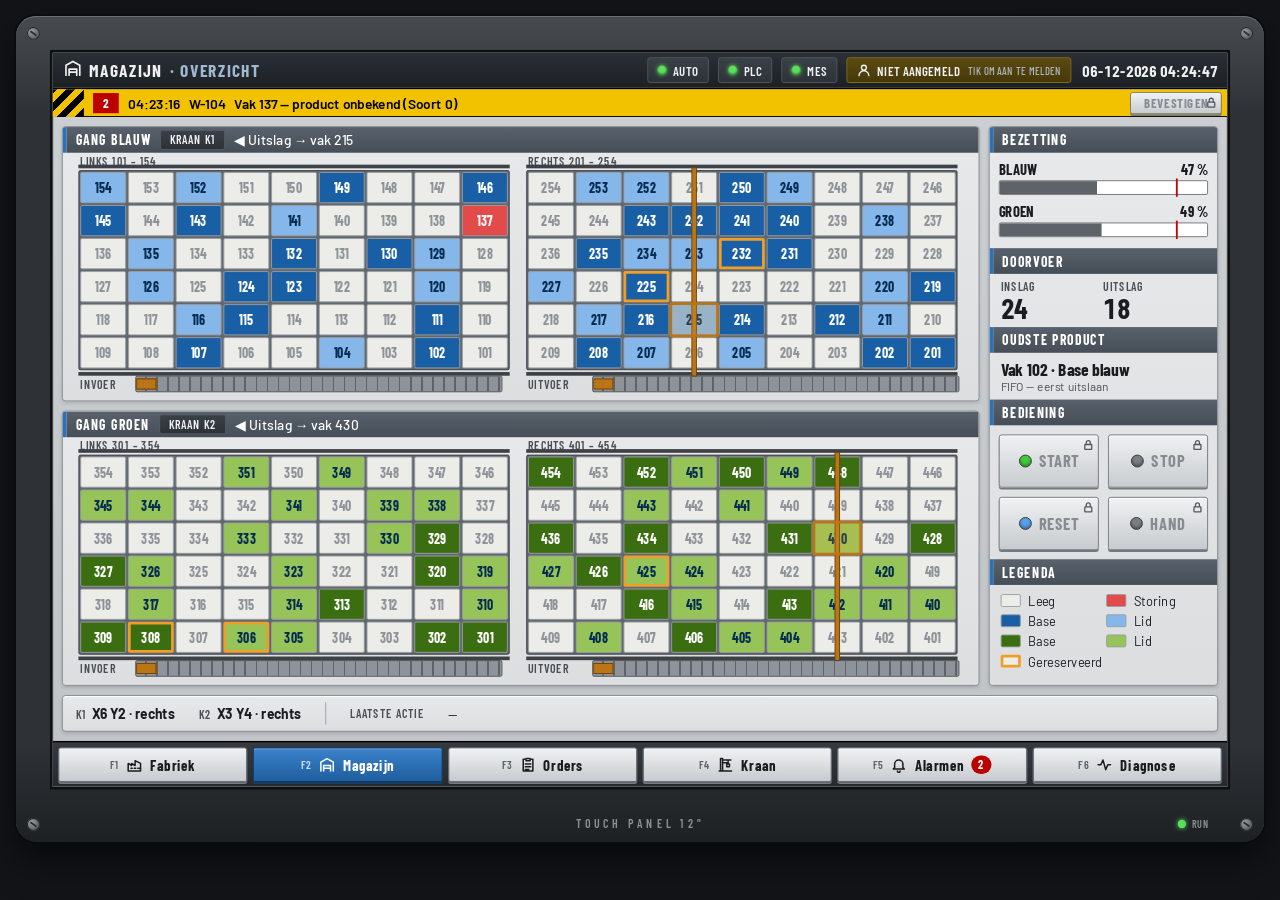
==== commit 5f54a6a9: "Receive orders from the MES via a laptop OPC UA bridge PLC: typeOrder and DB "Mes" with handshake fo" ====
--- a/magazijn-hmi/industrieel.html
+++ b/magazijn-hmi/industrieel.html
@@ -176,7 +176,8 @@
       <span class="titel"><span id="kopIcoon"></span>MAGAZIJN <em id="kopScherm">· OVERZICHT</em></span>
       <span style="flex:1"></span>
       <span class="chip"><span class="led" id="ledModus"></span><span id="txtModus">AUTO</span></span>
-      <span class="chip"><span class="led" style="background:#5CE05C;color:#5CE05C"></span>PLC ONLINE</span>
+      <span class="chip"><span class="led" style="background:#5CE05C;color:#5CE05C"></span>PLC</span>
+      <span class="chip" title="MES-server (laptop) via OPC UA"><span class="led" id="ledMes"></span>MES</span>
       <span class="chip" id="chipUser"></span>
       <span id="klok">--</span>
     </div>
@@ -256,7 +257,7 @@
   ['bekijken','Schermen bekijken',0],
   ['bedienen','Installatie starten / stoppen',1],
   ['alarm','Meldingen bevestigen',1],
-  ['orders','Orders aanmaken, starten, pauzeren',1],
+  ['orders','Orders starten / pauzeren (orders komen uit het MES)',1],
   ['hand','Handbedrijf, kraan verfahren',2],
   ['reset','Storingen resetten',2],
   ['annuleren','Order annuleren',2],
@@ -299,15 +300,22 @@
  {gi:1,naam:'K2',ri:0,cx:1,cy:1,tx:1,ty:1,fase:'gereed',job:null,next:1500,cycli:39877,svc:2877,km:1102.9,vx:0,vy:0}];
 
 let orders=[
- {nr:'ORD-4711',klant:'Klant Noord',p:1,aantal:12,gepickt:7,dock:1,prio:'Hoog',status:'Bezig',door:'Operator 1',tijd:'07:42'},
- {nr:'ORD-4712',klant:'Klant Zuid',p:12,aantal:8,gepickt:2,dock:2,prio:'Normaal',status:'Bezig',door:'Operator 1',tijd:'08:10'},
- {nr:'ORD-4713',klant:'Klant West',p:2,aantal:10,gepickt:0,dock:1,prio:'Normaal',status:'Wachtend',door:'Operator 2',tijd:'09:31'},
- {nr:'ORD-4714',klant:'Klant Oost',p:11,aantal:6,gepickt:0,dock:2,prio:'Laag',status:'Wachtend',door:'Operator 1',tijd:'10:05'},
- {nr:'ORD-4710',klant:'Klant Noord',p:11,aantal:9,gepickt:9,dock:2,prio:'Normaal',status:'Gereed',door:'Operator 2',tijd:'06:20'},
- {nr:'ORD-4709',klant:'Klant Midden',p:1,aantal:15,gepickt:15,dock:1,prio:'Hoog',status:'Gereed',door:'Operator 2',tijd:'05:48'}];
+ {nr:'ORD-4711',klant:'Klant Noord',p:1,aantal:12,gepickt:7,dock:1,prio:'Hoog',status:'Bezig',door:'MES',tijd:'07:42'},
+ {nr:'ORD-4712',klant:'Klant Zuid',p:12,aantal:8,gepickt:2,dock:2,prio:'Normaal',status:'Bezig',door:'MES',tijd:'08:10'},
+ {nr:'ORD-4713',klant:'Klant West',p:2,aantal:10,gepickt:0,dock:1,prio:'Normaal',status:'Wachtend',door:'MES',tijd:'09:31'},
+ {nr:'ORD-4714',klant:'Klant Oost',p:11,aantal:6,gepickt:0,dock:2,prio:'Laag',status:'Wachtend',door:'MES',tijd:'10:05'},
+ {nr:'ORD-4710',klant:'Klant Noord',p:11,aantal:9,gepickt:9,dock:2,prio:'Normaal',status:'Gereed',door:'MES',tijd:'06:20'},
+ {nr:'ORD-4709',klant:'Klant Midden',p:1,aantal:15,gepickt:15,dock:1,prio:'Hoog',status:'Gereed',door:'MES',tijd:'05:48'}];
 let orderNr=4715,orderSel='ORD-4711';
 function orderPick(t){const o=orders.find(o=>o.status==='Bezig'&&o.p===t);if(!o)return;o.gepickt++;
-  if(o.gepickt>=o.aantal){o.status='Gereed';const w=orders.find(o=>o.status==='Wachtend');if(w)w.status='Bezig'}}
+  if(o.gepickt>=o.aantal)o.status='Gereed';orderActiveren()}
+const gangVan=p=>p<10?1:2;
+let mesOnline=true,mesLeven=0,mesVandaag=6,mesVolgende=Date.now()+25000;
+function orderActiveren(){[1,2].forEach(g=>{const lijst=orders.filter(o=>gangVan(o.p)===g);
+  if(lijst.some(o=>o.status==='Bezig'))return;const w=lijst.filter(o=>o.status==='Wachtend').sort((a,b)=>({Hoog:1,Normaal:2,Laag:3}[a.prio])-({Hoog:1,Normaal:2,Laag:3}[b.prio]))[0];if(w)w.status='Bezig'})}
+function mesOrder(){const ps=[1,2,11,12],pp=ps[Math.floor(rnd()*4)],nr='ORD-'+(orderNr++);
+  orders.unshift({nr,klant:['Klant Noord','Klant Zuid','Klant West','Klant Oost'][Math.floor(rnd()*4)],p:pp,aantal:4+Math.floor(rnd()*10),gepickt:0,dock:pp<10?1:2,prio:rnd()<.2?'Hoog':'Normaal',status:'Wachtend',door:'MES',tijd:tijd(new Date()).slice(0,5)});
+  mesVandaag++;logboek.unshift({tijd:new Date(),wie:'MES',t:'Order '+nr+' ontvangen'});orderActiveren();toast('Nieuwe order '+nr+' ontvangen van MES',true)}
 
 /* meldingen */
 const KLASSE={S:['STORING','#D93636','#fff'],W:['WAARSCHUWING','#F2C200','#000'],I:['INFO','#2A71B8','#fff']};
@@ -320,7 +328,8 @@
 function bevestig(a){if(a&&!a.bev){a.bev=new Date();a.door=user?user.naam:'';log('Melding '+a.id+' bevestigd')}}
 [['S-301','S','Noodstop gang groen bediend',[6,41,10],[6,44,2],[6,43,30],'Technicus'],
  ['W-221','W','Kraan K2 — vorksensor vervuild',[8,5,12],[8,6,40],[8,5,50],'Operator 1'],
- ['S-118','S','Kraan K1 — rijas positiefout',[9,12,3],[9,20,44],[9,13,1],'Technicus']]
+ ['S-118','S','Kraan K1 — rijas positiefout',[9,12,3],[9,20,44],[9,13,1],'Technicus'],
+ ['S-501','S','MES-verbinding verbroken (geen levensteken)',[7,10,5],[7,12,40],[7,11,2],'Operator 1']]
  .forEach(([id,k,t,a,b,c,w])=>alarms.push({key:++alarmKey,id,k,tekst:t,komt:vandaag(...a),gaat:vandaag(...b),bev:vandaag(...c),door:w}));
 alarmKomt('I-212','I','Wikkelaar — folierol bijna leeg (8 %)',new Date(Date.now()-300000));
 alarmKomt('W-104','W','Vak 137 — product onbekend (Soort 0)',new Date(Date.now()-90000));
@@ -451,22 +460,23 @@
 /* ===================== F3 ORDERS ===================== */
 const STATUS={Bezig:['#2A71B8','#fff'],Wachtend:['#C3C7CB','#1A1D20'],Gepauzeerd:['#F2C200','#000'],Gereed:['#3B6D11','#fff'],Geannuleerd:['#80868C','#fff']};
 function bouwOrders(){const S=$('scr3');
-  const p=pnl(S,10,80,860,660,'ORDERS<span class="r" id="oTeller" style="font-weight:500"></span>');
+  const p=pnl(S,10,80,860,660,'ORDERS — VAN MES<span class="r" id="oTeller" style="font-weight:500"></span>');
   el('div','',`height:556px;overflow:auto`,'<table class="tbl"><thead><tr><th>ORDER</th><th>KLANT</th><th>PRODUCT</th><th style="width:190px">VOORTGANG</th><th>DOCK</th><th>PRIO</th><th>STATUS</th></tr></thead><tbody id="oBody"></tbody></table>',p);
   const b=el('div','',`position:absolute;left:10px;right:10px;bottom:10px;display:flex;gap:10px`,'',p);
-  [['plus','NIEUWE ORDER','orders',()=>{const ps=[1,2,11,12],pp=ps[Math.floor(rnd()*4)],nr='ORD-'+(orderNr++);
-      orders.unshift({nr,klant:['Klant Noord','Klant Zuid','Klant West','Klant Oost'][Math.floor(rnd()*4)],p:pp,aantal:4+Math.floor(rnd()*10),gepickt:0,dock:pp<10?1:2,prio:'Normaal',status:'Wachtend',door:user.naam,tijd:tijd(new Date()).slice(0,5)});
-      orderSel=nr;log('Order '+nr+' aangemaakt');toast(nr+' aangemaakt',true)}],
-   ['play','START','orders',()=>zetOrder(['Wachtend','Gepauzeerd'],'Bezig','gestart')],
+  el('div','',`flex:1.3;height:50px;display:flex;align-items:center;gap:10px;padding:0 12px;border:1px dashed #8E949A;border-radius:3px;font-size:14px;color:var(--tekst2);background:#EEF0F1`,
+     `<span class="led" id="oMesLed"></span><span id="oMesTekst"></span>`,b);
+  [['play','START','orders',()=>zetOrder(['Wachtend','Gepauzeerd'],'Bezig','gestart')],
    ['pauze','PAUZE','orders',()=>zetOrder(['Bezig'],'Gepauzeerd','gepauzeerd')],
-   ['x','ANNULEREN','annuleren',()=>zetOrder(['Wachtend','Gepauzeerd','Bezig'],'Geannuleerd','geannuleerd')]]
+   ['x','ANNULEREN','annuleren',()=>{zetOrder(['Wachtend','Gepauzeerd','Bezig'],'Geannuleerd','geannuleerd');orderActiveren()}]]
    .forEach(([i,t,r,fn])=>actie(el('div','knop','height:50px;flex:1',ic(i,18)+t,b),r,()=>{fn();ververs()}));
   pnl(S,880,80,390,660,'ORDERDETAIL').innerHTML+=`<div id="oDetail" style="padding:12px"></div>`;
 }
 function zetOrder(van,naar,woord){const o=orders.find(o=>o.nr===orderSel);if(!o)return;
   if(!van.includes(o.status)){toast('Order '+o.nr+' is '+o.status.toLowerCase());return}o.status=naar;log('Order '+o.nr+' '+woord)}
 function verversOrders(){
-  $('oTeller').textContent=orders.filter(o=>o.status==='Bezig').length+' bezig · '+orders.filter(o=>o.status==='Wachtend').length+' wachtend';
+  $('oTeller').textContent=orders.filter(o=>o.status==='Bezig').length+' bezig · '+orders.filter(o=>o.status==='Wachtend').length+' wachtend · '+mesVandaag+' ontvangen vandaag';
+  $('oMesLed').style.background=$('oMesLed').style.color=mesOnline?'#3FC24A':'#D93636';
+  $('oMesTekst').innerHTML=mesOnline?'<b style="color:var(--tekst)">MES verbonden</b> · nieuwe orders komen automatisch binnen':'<b style="color:#B00">MES offline</b> · geen nieuwe orders';
   $('oBody').innerHTML=orders.map(o=>{const [bg,fg]=STATUS[o.status],pc=Math.round(o.gepickt/o.aantal*100);
     return `<tr data-nr="${o.nr}" class="${o.nr===orderSel?'sel':''}"><td><b>${o.nr}</b></td><td>${o.klant}</td>
      <td><span style="display:inline-flex;align-items:center;gap:8px"><i style="width:14px;height:14px;background:${PROD[o.p][1]};border-radius:2px;display:inline-block"></i>${PROD[o.p][0]}</span></td>
@@ -474,7 +484,7 @@
      <td>${o.dock}</td><td>${o.prio==='Hoog'?'<b style="color:#B00">Hoog</b>':o.prio}</td><td><span class="st" style="background:${bg};color:${fg}">${o.status.toUpperCase()}</span></td></tr>`}).join('');
   const o=orders.find(o=>o.nr===orderSel);if(!o){$('oDetail').innerHTML='';return}
   const vakken=Object.keys(V).filter(nr=>V[nr].b&&V[nr].t===o.p).sort((a,b)=>V[a].seq-V[b].seq).slice(0,6);
-  $('oDetail').innerHTML=`<div style="font:700 30px var(--cond)">${o.nr}</div><div style="color:var(--tekst2);margin-bottom:10px">${o.klant} · aangemaakt ${o.tijd} door ${o.door}</div>
+  $('oDetail').innerHTML=`<div style="font:700 30px var(--cond)">${o.nr}</div><div style="color:var(--tekst2);margin-bottom:10px">${o.klant} · ontvangen van MES om ${o.tijd}</div>
     <div class="rij" style="padding:0"><span class="label">PRODUCT</span><span class="waarde">${PROD[o.p][0]}</span></div>
     <div class="rij" style="padding:0"><span class="label">AANTAL</span><span class="waarde">${o.gepickt} van ${o.aantal} pallets</span></div>
     <div class="rij" style="padding:0"><span class="label">DOCK</span><span class="waarde">Dock ${o.dock}</span></div>
@@ -571,13 +581,13 @@
   const sys=el('div','','','',S);sys.id='d_systeem';
   pnl(sys,10,124,800,616,'NETWERK — PROFINET');
   const nodes=[['PLC','PLC · MAGAZIJN',40,190,'ok'],['HMI','HMI-PANEEL 12"',40,300,'ok'],['SW','SWITCH',320,245,'ok'],['LP1','LIJN-PLC 1',40,430,'ok'],['LP2','LIJN-PLC 2',40,540,'ok'],
-    ['IO1','I/O GANG BLAUW',580,160,'ok'],['IO2','I/O GANG GROEN',580,250,'ok'],['FK1','AANDRIJVING K1',580,340,'ok'],['FK2','AANDRIJVING K2',580,430,'ok'],['SCN','SCANNER INVOER',580,520,'W']];
+    ['MES','MES-SERVER (LAPTOP)',320,590,'ok'],['IO1','I/O GANG BLAUW',580,160,'ok'],['IO2','I/O GANG GROEN',580,250,'ok'],['FK1','AANDRIJVING K1',580,340,'ok'],['FK2','AANDRIJVING K2',580,430,'ok'],['SCN','SCANNER INVOER',580,520,'W']];
   const svg=document.createElementNS('http://www.w3.org/2000/svg','svg');svg.setAttribute('width',1280);svg.setAttribute('height',800);svg.style.cssText='position:absolute;left:0;top:0;pointer-events:none';
-  svg.innerHTML=nodes.filter(n=>n[0]!=='SW').map(n=>{const sx=410,sy=272,nx=n[2]+(n[2]<300?190:0),ny=n[3]+27;return `<polyline points="${nx},${ny} ${(sx+nx)/2},${ny} ${(sx+nx)/2},${sy} ${sx},${sy}" fill="none" stroke="#2E8B57" stroke-width="3"/>`}).join('');
+  svg.innerHTML='<polyline points="415,299 415,590" fill="none" stroke="#2E8B57" stroke-width="3" stroke-dasharray="8 4"/>'+nodes.filter(n=>n[0]!=='SW'&&n[0]!=='MES').map(n=>{const sx=410,sy=272,nx=n[2]+(n[2]<300?190:0),ny=n[3]+27;return `<polyline points="${nx},${ny} ${(sx+nx)/2},${ny} ${(sx+nx)/2},${sy} ${sx},${sy}" fill="none" stroke="#2E8B57" stroke-width="3"/>`}).join('');
   sys.appendChild(svg);
   nodes.forEach(([id,n,x,y,st])=>el('div','mach',`left:${x}px;top:${y}px;width:190px;height:54px`,`<div class="h"><span class="led" style="background:${st==='ok'?'#3FC24A':'#F2C200'};color:${st==='ok'?'#3FC24A':'#F2C200'}"></span>${n}</div><div class="v" style="font-size:14px;padding:4px 8px" id="dn${id}"></div>`,sys));
-  el('div','abs','left:30px;top:640px;width:760px;display:flex;gap:22px;font-size:14px',
-    '<span><span class="led" style="display:inline-block;background:#3FC24A;color:#3FC24A"></span> OK</span><span><span class="led" style="display:inline-block;background:#F2C200;color:#F2C200"></span> Waarschuwing</span><span><span class="led" style="display:inline-block;background:#D93636;color:#D93636"></span> Storing / geen verbinding</span><span style="color:var(--tekst2)">Lijn groen = verbinding actief</span>',sys);
+  el('div','abs','left:30px;top:700px;width:760px;display:flex;gap:22px;font-size:14px',
+    '<span style="color:var(--tekst2)">Gestreept = OPC UA (MES)</span><span><span class="led" style="display:inline-block;background:#3FC24A;color:#3FC24A"></span> OK</span><span><span class="led" style="display:inline-block;background:#F2C200;color:#F2C200"></span> Waarschuwing</span><span><span class="led" style="display:inline-block;background:#D93636;color:#D93636"></span> Storing / geen verbinding</span><span style="color:var(--tekst2)">Lijn groen = verbinding actief</span>',sys);
   pnl(sys,820,124,450,616,'PLC').innerHTML+=`<div id="dPlc" style="padding:6px 0"></div>`;
 
   const gb=el('div','','display:none','',S);gb.id='d_gebruikers';
@@ -599,11 +609,11 @@
 function verversDiagnose(){
   cpu=Math.max(14,Math.min(38,cpu+(rnd()-.5)*4));cyc=Math.max(3.2,Math.min(8.5,cyc+(rnd()-.5)*.6));
   const dn={PLC:'Cyclus '+cyc.toFixed(1).replace('.',',')+' ms',HMI:user?user.naam:'Niet aangemeld',SW:'10 poorten · 100 Mbit',LP1:'Lijn 1 RUN',LP2:'Lijn 2 RUN',IO1:'32 DI · 16 DQ OK',IO2:'32 DI · 16 DQ OK',
-    FK1:K[0].vx.toFixed(1).replace('.',',')+' m/s',FK2:K[1].vx.toFixed(1).replace('.',',')+' m/s',SCN:'Leesfouten 0,8 %'};
+    FK1:K[0].vx.toFixed(1).replace('.',',')+' m/s',FK2:K[1].vx.toFixed(1).replace('.',',')+' m/s',SCN:'Leesfouten 0,8 %',MES:'OPC UA · leven '+mesLeven};
   for(const k in dn)$('dn'+k).textContent=dn[k];
   $('dPlc').innerHTML=`<div style="padding:4px 12px 10px"><div style="display:flex;justify-content:space-between" class="label"><span>CPU-BELASTING</span><b style="color:var(--tekst)">${Math.round(cpu)} %</b></div><div class="balk" style="height:20px;margin-top:4px"><i style="width:${cpu}%;background:#3B6D11"></i></div></div>`+
     [['BEDRIJFSTOESTAND','RUN'],['CYCLUSTIJD ACT','<span style="font-variant-numeric:tabular-nums">'+cyc.toFixed(1).replace('.',',')+' ms</span>'],['CYCLUSTIJD MIN / MAX','3,1 / 12,4 ms'],['GEHEUGEN WERK','41 %'],['GEHEUGEN LAAD','18 %'],
-     ['BEDRIJFSUREN','18.204 h'],['LAATSTE DOWNLOAD','14-10-2026 16:22'],['HMI-VERBINDINGEN','2 / 8'],['PROFINET-APPARATEN','10 / 10 bereikbaar']]
+     ['BEDRIJFSUREN','18.204 h'],['LAATSTE DOWNLOAD','14-10-2026 16:22'],['HMI-VERBINDINGEN','2 / 8'],['OPC UA-CLIENTS','1 (MES-bridge)'],['MES-LEVENSTEKEN',mesLeven],['PROFINET-APPARATEN','10 / 10 bereikbaar']]
     .map(([a,b])=>`<div class="rij"><span class="label">${a}</span><span class="waarde">${b}</span></div>`).join('');
   $('uBody').innerHTML=users.map((u,i)=>`<tr data-u="${i}" class="${i===uSel?'sel':''}"><td><b>${u.naam}</b>${u===user?' <span class="st" style="background:#2A71B8;color:#fff;height:20px">AANGEMELD</span>':''}</td><td>${u.rol}</td>
     <td>${u.actief?'<span class="st" style="background:#3B6D11;color:#fff">ACTIEF</span>':'<span class="st" style="background:#80868C;color:#fff">GEBLOKKEERD</span>'}</td><td>${u.laatst}</td><td style="letter-spacing:3px">••••</td></tr>`).join('');
@@ -646,6 +656,7 @@
 }
 let alarmRegel=null;
 function verversKop(){
+  $('ledMes').style.background=$('ledMes').style.color=mesOnline?'#5CE05C':'#E03030';
   const kl={AUTO:'#5CE05C',STOP:'#E03030',HAND:'#F2C200'}[modus];$('ledModus').style.background=kl;$('ledModus').style.color=kl;$('txtModus').textContent=modus;
   const act=alarms.filter(isActief).sort((a,b)=>(!!a.bev-!!b.bev)||('SWI'.indexOf(a.k)-'SWI'.indexOf(b.k))||(b.komt-a.komt));
   alarmRegel=act[0]||null;const e=$('alarm');
@@ -668,6 +679,8 @@
   if(!storing&&alarmLoopt('W-104'))alarmGaat('W-104');
   if(now>w221Volgende&&!alarmLoopt('W-221')){alarmKomt('W-221','W','Kraan K2 — vorksensor vervuild');w221Gaat=now+15000;w221Volgende=now+60000}
   if(w221Gaat&&now>w221Gaat){alarmGaat('W-221');w221Gaat=0}
+  if(now%1000<500)mesLeven=(mesLeven+1)%30000;
+  if(now>mesVolgende){mesOrder();mesVolgende=now+40000}
   ververs()},500);
 setInterval(()=>{const d=new Date();$('klok').textContent=z(d.getDate())+'-'+z(d.getMonth()+1)+'-'+d.getFullYear()+'  '+tijd(d);
   if(user){idle++;if(idle>=LOGOFF)afmelden('Automatisch afgemeld (inactief)')}},1000);
